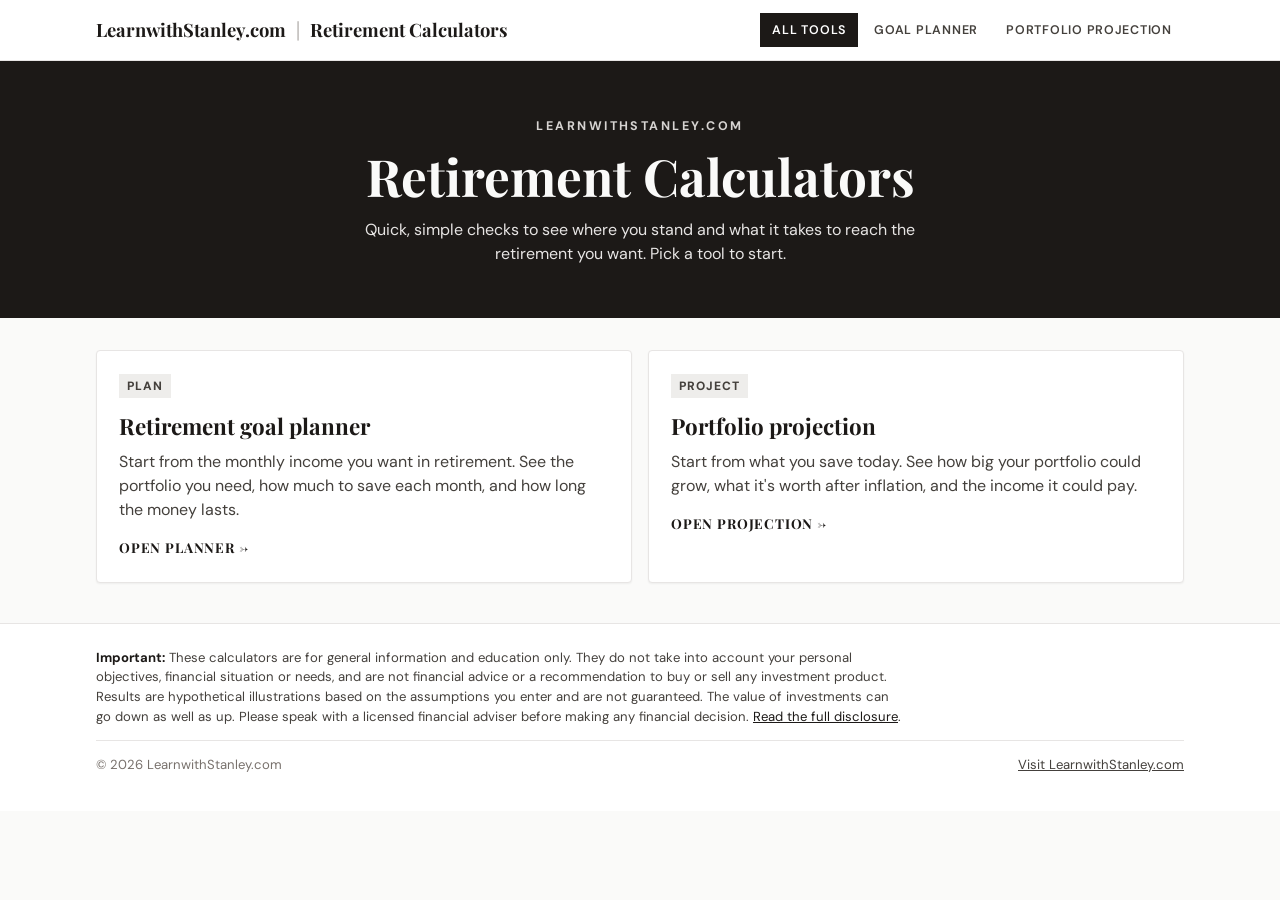
==== index.html @ 30169e0d "Show brand as LearnwithStanley.com | Retirement Calculators Co-Authored-By: Claude Opus 5.5 (1M cont" ====
<!doctype html>
<html lang="en">
<head>
  <meta charset="utf-8">
  <meta name="viewport" content="width=device-width, initial-scale=1">
  <link rel="icon" href="data:image/svg+xml,%3Csvg xmlns=%27http://www.w3.org/2000/svg%27 viewBox=%270 0 32 32%27%3E%3Crect width=%2732%27 height=%2732%27 fill=%27%231c1917%27/%3E%3Ctext x=%2716%27 y=%2723%27 font-family=%27Georgia,serif%27 font-size=%2720%27 font-weight=%27700%27 fill=%27white%27 text-anchor=%27middle%27%3ES%3C/text%3E%3C/svg%3E">
  <title>Retirement Calculators · LearnwithStanley.com</title>
  <meta name="description" content="Free, quick retirement calculators: how much to save for the income you want, and how big your portfolio could grow.">
  <link rel="preconnect" href="https://fonts.googleapis.com">
  <link rel="preconnect" href="https://fonts.gstatic.com" crossorigin>
  <link href="https://fonts.googleapis.com/css2?family=DM+Sans:opsz,wght@9..40,400;9..40,600;9..40,700&family=Playfair+Display:wght@600;700&display=swap" rel="stylesheet">
  <link rel="stylesheet" href="assets/css/style.css">
</head>
<body>
  <header class="site-header">
    <div class="wrap">
      <a class="brand" href="https://learnwithstanley.com/">LearnwithStanley.com<span class="sep" aria-hidden="true">|</span><small>Retirement Calculators</small></a>
      <nav class="nav" aria-label="Tools">
        <a href="./" aria-current="page">All tools</a>
        <a href="goal/">Goal planner</a>
        <a href="projection/">Portfolio projection</a>
      </nav>
    </div>
  </header>

  <section class="banner">
    <div class="wrap">
      <p class="banner-kicker">LearnwithStanley.com</p>
      <h1>Retirement Calculators</h1>
      <p>Quick, simple checks to see where you stand and what it takes to reach the retirement you want. Pick a tool to start.</p>
    </div>
  </section>

  <main class="wrap">

    <!-- Add new tools here: copy a card, point it at the new folder. -->
    <section class="tools">
      <a class="card tool" href="goal/">
        <span class="tag">Plan</span>
        <h2>Retirement goal planner</h2>
        <p>Start from the monthly income you want in retirement. See the portfolio you need, how much to save each month, and how long the money lasts.</p>
        <span class="go">Open planner →</span>
      </a>
      <a class="card tool" href="projection/">
        <span class="tag">Project</span>
        <h2>Portfolio projection</h2>
        <p>Start from what you save today. See how big your portfolio could grow, what it's worth after inflation, and the income it could pay.</p>
        <span class="go">Open projection →</span>
      </a>
    </section>
  </main>

  <footer class="site-footer">
    <div class="wrap">
      <p class="disclosure"><strong>Important:</strong> These calculators are for general information and education only. They do not take into account your personal objectives, financial situation or needs, and are not financial advice or a recommendation to buy or sell any investment product. Results are hypothetical illustrations based on the assumptions you enter and are not guaranteed. The value of investments can go down as well as up. Please speak with a licensed financial adviser before making any financial decision. <a href="disclosure/">Read the full disclosure</a>.</p>
      <div class="footer-bottom">
        <span>&copy; 2026 LearnwithStanley.com</span>
        <a href="https://learnwithstanley.com/">Visit LearnwithStanley.com</a>
      </div>
    </div>
  </footer>
</body>
</html>
---- assets/css/style.css ----
:root {
  /* LearnwithStanley.com brand: black and white, Playfair Display + DM Sans */
  --bg: #fafaf9;
  --surface: #ffffff;
  --surface-2: #f2f1ef;
  --ink: #1c1917;
  --ink-2: #44403c;
  --ink-3: #78716c;
  --line: #e7e5e4;
  --accent: #1c1917;
  --accent-ink: #ffffff;
  --accent-soft: #eeedeb;
  --save: #1f6f5c;
  --save-fill: rgba(31, 111, 92, 0.12);
  --draw: #b45f1c;
  --draw-fill: rgba(180, 95, 28, 0.12);
  --contrib: #8a837c;
  --contrib-fill: rgba(138, 131, 124, 0.18);
  --good: #1f6f5c;
  --warn: #b45309;
  --bad: #b91c1c;
  --radius: 4px;
  --shadow: 0 1px 2px rgba(28, 25, 23, 0.05);
  --serif: "Playfair Display", Georgia, "Times New Roman", serif;
  color-scheme: light;
}

@media (prefers-color-scheme: dark) {
  :root:not([data-theme="light"]) {
    --bg: #141210;
    --surface: #1c1a18;
    --surface-2: #262320;
    --ink: #f5f5f4;
    --ink-2: #d6d3d1;
    --ink-3: #a8a29e;
    --line: #2f2b28;
    --accent: #f5f5f4;
    --accent-ink: #1c1917;
    --accent-soft: #2f2b28;
    --save: #5fc4a8;
    --save-fill: rgba(95, 196, 168, 0.14);
    --draw: #f0a35e;
    --draw-fill: rgba(240, 163, 94, 0.14);
    --contrib: #a8a29e;
    --contrib-fill: rgba(168, 162, 158, 0.18);
    --good: #5fc4a8;
    --warn: #fbbf24;
    --bad: #f87171;
    --shadow: none;
    color-scheme: dark;
  }
}

* { box-sizing: border-box; }

html { -webkit-text-size-adjust: 100%; }

body {
  margin: 0;
  background: var(--bg);
  color: var(--ink);
  font-family: "DM Sans", system-ui, -apple-system, "Segoe UI", Roboto, sans-serif;
  font-size: 16px;
  line-height: 1.5;
}

a { color: var(--accent); }

.wrap { max-width: 1120px; margin: 0 auto; padding: 0 16px; }

/* Header */
.site-header { border-bottom: 1px solid var(--line); background: var(--surface); }
.site-header .wrap { display: flex; align-items: center; justify-content: space-between; gap: 16px; min-height: 60px; flex-wrap: wrap; }
.brand { font-family: var(--serif); font-weight: 700; color: var(--ink); text-decoration: none; font-size: 1.15rem; line-height: 1.2; }
.brand small { font-family: var(--serif); font-weight: 700; font-size: 1.15rem; color: var(--ink); }
.brand .sep { margin: 0 10px; font-weight: 400; color: var(--ink-3); }
.brand small { white-space: nowrap; }
@media (max-width: 420px) { .brand, .brand small { font-size: 0.95rem; } .brand .sep { margin: 0 6px; } }
.nav { display: flex; gap: 4px; flex-wrap: wrap; }
.nav a { color: var(--ink-2); text-decoration: none; font-weight: 600; font-size: 0.92rem; padding: 8px 12px; border-radius: 0; text-transform: uppercase; letter-spacing: 0.06em; font-size: 0.78rem; }
.nav a:hover { background: var(--surface-2); color: var(--ink); }
.nav a[aria-current="page"] { background: var(--accent); color: var(--accent-ink); }

/* Page intro */
.intro { padding: 32px 0 20px; }
.intro h1 { font-family: var(--serif); font-weight: 700; font-size: clamp(1.6rem, 3.5vw, 2.3rem); line-height: 1.15; letter-spacing: -0.01em; margin: 0 0 8px; }
.intro p { color: var(--ink-2); margin: 0; max-width: 62ch; }

/* Calculator layout */
.calc { display: grid; grid-template-columns: minmax(280px, 360px) 1fr; gap: 20px; align-items: start; padding-bottom: 40px; }
@media (max-width: 860px) { .calc { grid-template-columns: 1fr; } }

.card { background: var(--surface); border: 1px solid var(--line); border-radius: var(--radius); box-shadow: var(--shadow); }
.inputs { padding: 20px; position: sticky; top: 16px; }
@media (max-width: 860px) { .inputs { position: static; } }
.inputs h2, .panel h2 { font-size: 0.8rem; text-transform: uppercase; letter-spacing: 0.08em; color: var(--ink-3); margin: 0 0 14px; font-weight: 700; }
.inputs h2:not(:first-child) { margin-top: 22px; padding-top: 18px; border-top: 1px solid var(--line); }

.field { margin-bottom: 14px; }
.field label { display: block; font-weight: 600; font-size: 0.92rem; margin-bottom: 6px; }
.field .hint { display: block; font-size: 0.8rem; color: var(--ink-3); margin-top: 4px; }
.input { display: flex; align-items: center; border: 1px solid var(--line); border-radius: var(--radius); background: var(--bg); transition: border-color 0.15s, box-shadow 0.15s; }
.input:focus-within { border-color: var(--accent); box-shadow: 0 0 0 3px var(--accent-soft); }
.input .affix { color: var(--ink-3); font-weight: 600; padding: 0 10px; font-size: 0.95rem; white-space: nowrap; }
.input .affix:first-child { padding-right: 0; }
.input .affix:last-child { padding-left: 0; }
.input input { flex: 1; min-width: 0; border: 0; background: transparent; color: var(--ink); font: inherit; font-weight: 600; padding: 10px 12px; outline: none; font-variant-numeric: tabular-nums; }
.field.invalid .input { border-color: var(--bad); }

.slider-row { display: flex; gap: 12px; align-items: center; }
.slider-row input[type="range"] { flex: 1; accent-color: var(--accent); }
.slider-row .input { width: 104px; flex: none; }

.btn { display: inline-flex; align-items: center; gap: 6px; border: 1px solid var(--line); background: var(--surface); color: var(--ink); font: inherit; font-weight: 600; font-size: 0.88rem; padding: 8px 12px; border-radius: 0; cursor: pointer; }
.btn:hover { background: var(--surface-2); }
.input-actions { display: flex; gap: 8px; flex-wrap: wrap; margin-top: 8px; }

/* Results */
.results { display: grid; gap: 20px; min-width: 0; }
.hero { padding: 22px; background: var(--accent); color: var(--accent-ink); border: 0; }
.hero .label { font-weight: 600; opacity: 0.8; font-size: 0.78rem; text-transform: uppercase; letter-spacing: 0.1em; }
.hero .big { font-family: var(--serif); font-size: clamp(2rem, 5vw, 3rem); font-weight: 700; letter-spacing: -0.01em; font-variant-numeric: lining-nums; line-height: 1.1; margin: 4px 0 6px; font-variant-numeric: tabular-nums; }
.hero .sub { opacity: 0.9; font-size: 0.95rem; }

.stats { display: grid; grid-template-columns: repeat(2, minmax(0, 1fr)); gap: 12px; }
@media (max-width: 420px) { .stats { grid-template-columns: 1fr; } }
.stat { padding: 16px; }
.stat .label { color: var(--ink-3); font-size: 0.82rem; font-weight: 600; }
.stat .value { font-size: 1.35rem; font-weight: 800; letter-spacing: -0.02em; margin-top: 2px; font-variant-numeric: tabular-nums; }
.stat .note { color: var(--ink-3); font-size: 0.8rem; margin-top: 2px; }
.stat.good .value { color: var(--good); }
.stat.warn .value { color: var(--warn); }
.stat.bad .value { color: var(--bad); }

.panel { padding: 20px; min-width: 0; }
.panel-head { display: flex; justify-content: space-between; align-items: center; gap: 12px; flex-wrap: wrap; margin-bottom: 8px; }
.panel-head h2 { margin: 0; }

.toggle { display: inline-flex; background: var(--surface-2); border-radius: var(--radius); padding: 3px; }
.toggle button { border: 0; background: transparent; color: var(--ink-2); font: inherit; font-size: 0.82rem; font-weight: 700; padding: 6px 10px; border-radius: 2px; cursor: pointer; }
.toggle button[aria-pressed="true"] { background: var(--surface); color: var(--ink); box-shadow: 0 1px 2px rgba(0,0,0,0.08); }

.legend { display: flex; gap: 16px; flex-wrap: wrap; font-size: 0.85rem; color: var(--ink-2); margin-bottom: 4px; }
.legend i { display: inline-block; width: 12px; height: 12px; border-radius: 3px; margin-right: 6px; vertical-align: -1px; }

.callout { padding: 14px 16px; border-radius: var(--radius); background: var(--surface-2); color: var(--ink-2); font-size: 0.92rem; }
.callout strong { color: var(--ink); }

/* Chart */
.chart { position: relative; width: 100%; }
.chart svg { display: block; width: 100%; height: auto; overflow: visible; }
.chart .grid line { stroke: var(--line); }
.chart .axis text { fill: var(--ink-3); font-size: 11px; font-family: inherit; }
.chart .marker line { stroke: var(--ink-3); stroke-dasharray: 3 4; }
.chart .marker text { fill: var(--ink-2); font-size: 11px; font-weight: 700; font-family: inherit; }
.chart .hover-line { stroke: var(--ink-3); }
.chart-tip { position: absolute; pointer-events: none; background: var(--ink); color: var(--bg); font-size: 0.8rem; padding: 8px 10px; border-radius: 8px; white-space: nowrap; transform: translate(-50%, -100%); opacity: 0; transition: opacity 0.1s; z-index: 2; }
.chart-tip b { display: block; margin-bottom: 2px; }
.chart-tip span { display: block; font-variant-numeric: tabular-nums; }

/* Table */
details.table { margin-top: 4px; }
details.table summary { cursor: pointer; font-weight: 700; color: var(--ink-2); font-size: 0.9rem; padding: 6px 0; }
.table-scroll { overflow-x: auto; max-height: 420px; overflow-y: auto; border: 1px solid var(--line); border-radius: var(--radius); margin-top: 8px; }
table { border-collapse: collapse; width: 100%; font-size: 0.88rem; font-variant-numeric: tabular-nums; }
th, td { padding: 8px 12px; text-align: right; border-bottom: 1px solid var(--line); white-space: nowrap; }
th:first-child, td:first-child { text-align: left; }
thead th { position: sticky; top: 0; background: var(--surface-2); color: var(--ink-2); font-weight: 700; }
tr.phase-draw td:first-child { color: var(--draw); }

/* Home */
.banner { background: #1c1917; color: #fafaf9; padding: 56px 0 52px; text-align: center; margin-bottom: 32px; }
.banner .banner-kicker { font-size: 0.78rem; font-weight: 700; letter-spacing: 0.2em; text-transform: uppercase; color: #d6d3d1; margin: 0 auto 12px; }
.banner h1 { font-family: var(--serif); font-weight: 700; font-size: clamp(2rem, 5vw, 3.2rem); line-height: 1.1; margin: 0 0 14px; }
.banner p { margin: 0 auto; max-width: 56ch; color: #e7e5e4; }
.tools { display: grid; grid-template-columns: repeat(auto-fit, minmax(280px, 1fr)); gap: 16px; padding-bottom: 40px; }
.tool { display: block; padding: 22px; text-decoration: none; color: var(--ink); transition: transform 0.15s, border-color 0.15s; }
.tool:hover { transform: translateY(-2px); border-color: var(--accent); }
.tool .tag { display: inline-block; font-size: 0.75rem; font-weight: 800; text-transform: uppercase; letter-spacing: 0.08em; color: var(--ink-2); background: var(--accent-soft); padding: 3px 8px; border-radius: 0; }
.tool h2 { font-family: var(--serif); margin: 12px 0 6px; font-size: 1.4rem; }
.tool p { margin: 0 0 14px; color: var(--ink-2); }
.tool .go { font-family: var(--serif); font-weight: 700; color: var(--ink); text-transform: uppercase; letter-spacing: 0.06em; font-size: 0.85rem; }
.tool.soon { opacity: 0.6; pointer-events: none; box-shadow: none; border-style: dashed; }

/* Footer */
.site-footer { border-top: 1px solid var(--line); padding: 24px 0 36px; color: var(--ink-3); font-size: 0.82rem; background: var(--surface); }
.site-footer p { margin: 0 0 8px; max-width: 90ch; }
.site-footer .disclosure { color: var(--ink-2); }
.site-footer .disclosure strong { color: var(--ink); }
.site-footer .footer-bottom { display: flex; gap: 16px; flex-wrap: wrap; justify-content: space-between; margin-top: 14px; padding-top: 14px; border-top: 1px solid var(--line); }
.site-footer .footer-bottom a { color: var(--ink-2); }

/* Long-form pages (disclosure) */
.prose { max-width: 72ch; padding-bottom: 48px; }
.prose h2 { font-family: var(--serif); font-size: 1.3rem; margin: 28px 0 8px; }
.prose p, .prose li { color: var(--ink-2); }
.prose ul { padding-left: 20px; }

.sr-only { position: absolute; width: 1px; height: 1px; padding: 0; margin: -1px; overflow: hidden; clip: rect(0,0,0,0); border: 0; }

@media print {
  .site-header .nav, .input-actions, .toggle { display: none; }
  .inputs { position: static; }
  body { background: #fff; }
}
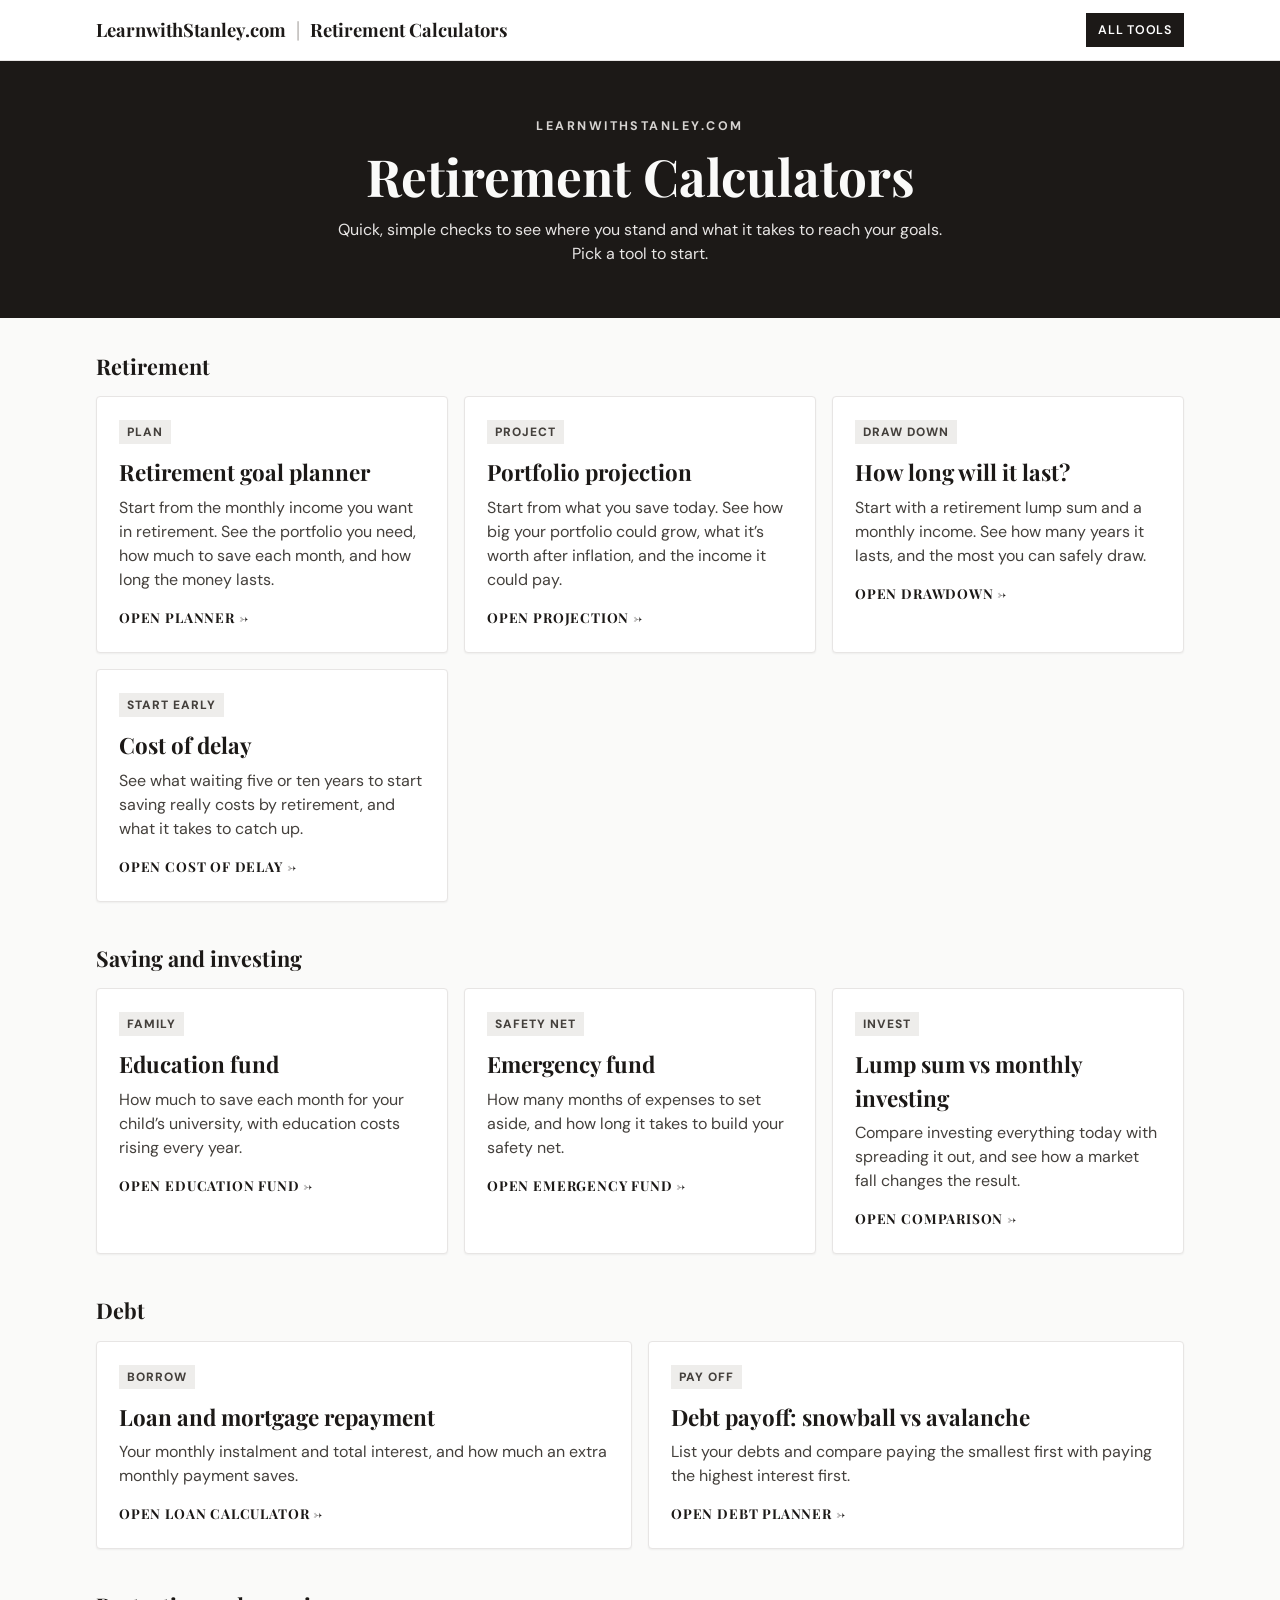
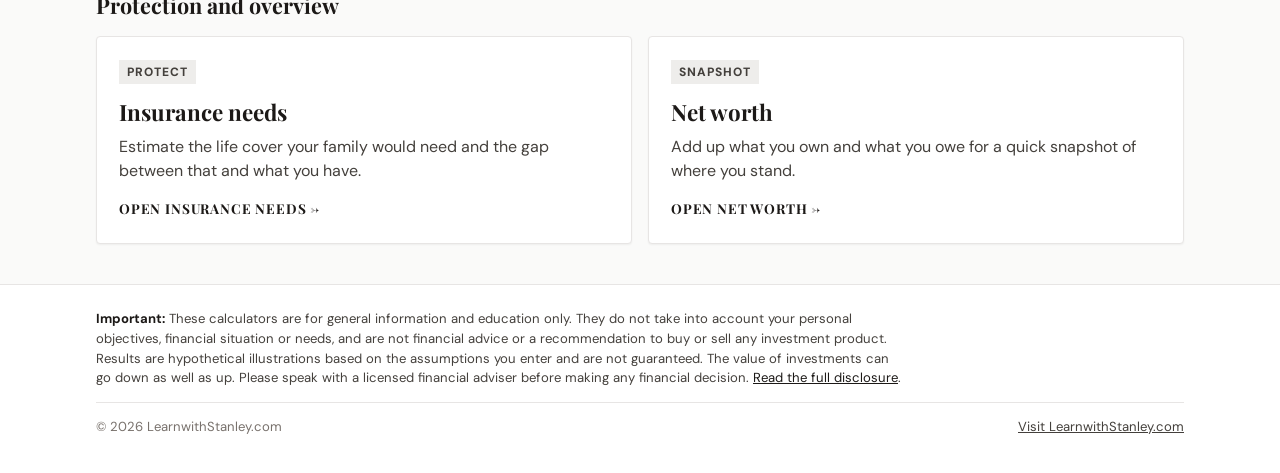
==== commit 3ba8a47b: "Add nine more calculators and group tools on the home page Drawdown, cost of delay, education fund, " ====
--- a/index.html
+++ b/index.html
@@ -3,22 +3,22 @@
 <head>
   <meta charset="utf-8">
   <meta name="viewport" content="width=device-width, initial-scale=1">
+  <title>Retirement Calculators · LearnwithStanley.com</title>
+  <!-- layout:head -->
   <link rel="icon" href="data:image/svg+xml,%3Csvg xmlns=%27http://www.w3.org/2000/svg%27 viewBox=%270 0 32 32%27%3E%3Crect width=%2732%27 height=%2732%27 fill=%27%231c1917%27/%3E%3Ctext x=%2716%27 y=%2723%27 font-family=%27Georgia,serif%27 font-size=%2720%27 font-weight=%27700%27 fill=%27white%27 text-anchor=%27middle%27%3ES%3C/text%3E%3C/svg%3E">
-  <title>Retirement Calculators · LearnwithStanley.com</title>
-  <meta name="description" content="Free, quick retirement calculators: how much to save for the income you want, and how big your portfolio could grow.">
   <link rel="preconnect" href="https://fonts.googleapis.com">
   <link rel="preconnect" href="https://fonts.gstatic.com" crossorigin>
   <link href="https://fonts.googleapis.com/css2?family=DM+Sans:opsz,wght@9..40,400;9..40,600;9..40,700&family=Playfair+Display:wght@600;700&display=swap" rel="stylesheet">
   <link rel="stylesheet" href="assets/css/style.css">
+  <!-- /layout:head -->
+  <meta name="description" content="Free, quick calculators for retirement, saving, debt and protection planning.">
 </head>
 <body>
   <header class="site-header">
     <div class="wrap">
       <a class="brand" href="https://learnwithstanley.com/">LearnwithStanley.com<span class="sep" aria-hidden="true">|</span><small>Retirement Calculators</small></a>
-      <nav class="nav" aria-label="Tools">
+      <nav class="nav" aria-label="Site">
         <a href="./" aria-current="page">All tools</a>
-        <a href="goal/">Goal planner</a>
-        <a href="projection/">Portfolio projection</a>
       </nav>
     </div>
   </header>
@@ -27,13 +27,13 @@
     <div class="wrap">
       <p class="banner-kicker">LearnwithStanley.com</p>
       <h1>Retirement Calculators</h1>
-      <p>Quick, simple checks to see where you stand and what it takes to reach the retirement you want. Pick a tool to start.</p>
+      <p>Quick, simple checks to see where you stand and what it takes to reach your goals. Pick a tool to start.</p>
     </div>
   </section>
 
   <main class="wrap">
-
-    <!-- Add new tools here: copy a card, point it at the new folder. -->
+    <!-- Add new tools here: copy a card into a group and point it at the new folder. -->
+    <h2 class="group-title">Retirement</h2>
     <section class="tools">
       <a class="card tool" href="goal/">
         <span class="tag">Plan</span>
@@ -44,10 +44,77 @@
       <a class="card tool" href="projection/">
         <span class="tag">Project</span>
         <h2>Portfolio projection</h2>
-        <p>Start from what you save today. See how big your portfolio could grow, what it's worth after inflation, and the income it could pay.</p>
+        <p>Start from what you save today. See how big your portfolio could grow, what it’s worth after inflation, and the income it could pay.</p>
         <span class="go">Open projection →</span>
       </a>
+      <a class="card tool" href="drawdown/">
+        <span class="tag">Draw down</span>
+        <h2>How long will it last?</h2>
+        <p>Start with a retirement lump sum and a monthly income. See how many years it lasts, and the most you can safely draw.</p>
+        <span class="go">Open drawdown →</span>
+      </a>
+      <a class="card tool" href="cost-of-delay/">
+        <span class="tag">Start early</span>
+        <h2>Cost of delay</h2>
+        <p>See what waiting five or ten years to start saving really costs by retirement, and what it takes to catch up.</p>
+        <span class="go">Open cost of delay →</span>
+      </a>
     </section>
+
+    <h2 class="group-title">Saving and investing</h2>
+    <section class="tools">
+      <a class="card tool" href="education/">
+        <span class="tag">Family</span>
+        <h2>Education fund</h2>
+        <p>How much to save each month for your child’s university, with education costs rising every year.</p>
+        <span class="go">Open education fund →</span>
+      </a>
+      <a class="card tool" href="emergency-fund/">
+        <span class="tag">Safety net</span>
+        <h2>Emergency fund</h2>
+        <p>How many months of expenses to set aside, and how long it takes to build your safety net.</p>
+        <span class="go">Open emergency fund →</span>
+      </a>
+      <a class="card tool" href="lump-vs-dca/">
+        <span class="tag">Invest</span>
+        <h2>Lump sum vs monthly investing</h2>
+        <p>Compare investing everything today with spreading it out, and see how a market fall changes the result.</p>
+        <span class="go">Open comparison →</span>
+      </a>
+    </section>
+
+    <h2 class="group-title">Debt</h2>
+    <section class="tools">
+      <a class="card tool" href="loan/">
+        <span class="tag">Borrow</span>
+        <h2>Loan and mortgage repayment</h2>
+        <p>Your monthly instalment and total interest, and how much an extra monthly payment saves.</p>
+        <span class="go">Open loan calculator →</span>
+      </a>
+      <a class="card tool" href="debt-payoff/">
+        <span class="tag">Pay off</span>
+        <h2>Debt payoff: snowball vs avalanche</h2>
+        <p>List your debts and compare paying the smallest first with paying the highest interest first.</p>
+        <span class="go">Open debt planner →</span>
+      </a>
+    </section>
+
+    <h2 class="group-title">Protection and overview</h2>
+    <section class="tools">
+      <a class="card tool" href="insurance/">
+        <span class="tag">Protect</span>
+        <h2>Insurance needs</h2>
+        <p>Estimate the life cover your family would need and the gap between that and what you have.</p>
+        <span class="go">Open insurance needs →</span>
+      </a>
+      <a class="card tool" href="net-worth/">
+        <span class="tag">Snapshot</span>
+        <h2>Net worth</h2>
+        <p>Add up what you own and what you owe for a quick snapshot of where you stand.</p>
+        <span class="go">Open net worth →</span>
+      </a>
+    </section>
+
   </main>
 
   <footer class="site-footer">
--- a/assets/css/style.css
+++ b/assets/css/style.css
@@ -52,6 +52,7 @@
 }
 
 * { box-sizing: border-box; }
+[hidden] { display: none !important; }
 
 html { -webkit-text-size-adjust: 100%; }
 
@@ -203,3 +204,39 @@
   .inputs { position: static; }
   body { background: #fff; }
 }
+
+/* Notes under a calculator */
+.notes { color: var(--ink-3); font-size: 0.85rem; max-width: 90ch; margin: -20px 0 32px; }
+
+/* Breakdown bars (insurance, net worth) */
+.bars { display: grid; gap: 10px; margin-top: 6px; }
+.bar-row { display: grid; grid-template-columns: minmax(110px, 180px) 1fr auto; gap: 12px; align-items: center; font-size: 0.9rem; }
+.bar-row .bar-label { color: var(--ink-2); }
+.bar-row .bar-track { height: 12px; background: var(--surface-2); border-radius: 2px; overflow: hidden; }
+.bar-row .bar-fill { height: 100%; background: var(--save); border-radius: 2px; }
+.bar-row .bar-fill.neg { background: var(--draw); }
+.bar-row .bar-fill.muted { background: var(--contrib); }
+.bar-row .bar-value { font-weight: 700; font-variant-numeric: tabular-nums; text-align: right; min-width: 90px; }
+.bar-row.total { border-top: 1px solid var(--line); padding-top: 10px; font-weight: 700; }
+@media (max-width: 520px) { .bar-row { grid-template-columns: 1fr auto; } .bar-row .bar-track { grid-column: 1 / -1; order: 3; } }
+
+/* Side-by-side comparison */
+.compare { display: grid; grid-template-columns: repeat(2, minmax(0, 1fr)); gap: 12px; }
+@media (max-width: 420px) { .compare { grid-template-columns: 1fr; } }
+.compare .stat.winner { border-color: var(--ink); box-shadow: inset 0 0 0 1px var(--ink); }
+.badge { display: inline-block; font-size: 0.7rem; font-weight: 700; letter-spacing: 0.08em; text-transform: uppercase; background: var(--accent); color: var(--accent-ink); padding: 2px 6px; margin-left: 6px; vertical-align: 2px; }
+
+/* Editable list (debt payoff) */
+.debt { border: 1px solid var(--line); padding: 12px; margin-bottom: 10px; background: var(--bg); }
+.debt-head { display: flex; justify-content: space-between; align-items: center; gap: 8px; margin-bottom: 8px; }
+.debt-head input { border: 0; background: transparent; font: inherit; font-weight: 700; color: var(--ink); padding: 2px 0; min-width: 0; flex: 1; }
+.debt-head button { border: 0; background: none; color: var(--ink-3); cursor: pointer; font: inherit; font-size: 0.82rem; }
+.debt-head button:hover { color: var(--bad); }
+.debt-grid { display: grid; grid-template-columns: repeat(3, minmax(0, 1fr)); gap: 8px; }
+.debt-grid label { font-size: 0.75rem; color: var(--ink-3); font-weight: 600; display: block; margin-bottom: 3px; }
+.debt-grid .input input { padding: 8px; font-size: 0.9rem; }
+.debt-grid .input .affix { padding: 0 6px; font-size: 0.85rem; }
+
+/* Home groups */
+.group-title { font-family: var(--serif); font-size: 1.35rem; margin: 8px 0 14px; }
+.tools + .group-title { margin-top: 0; }
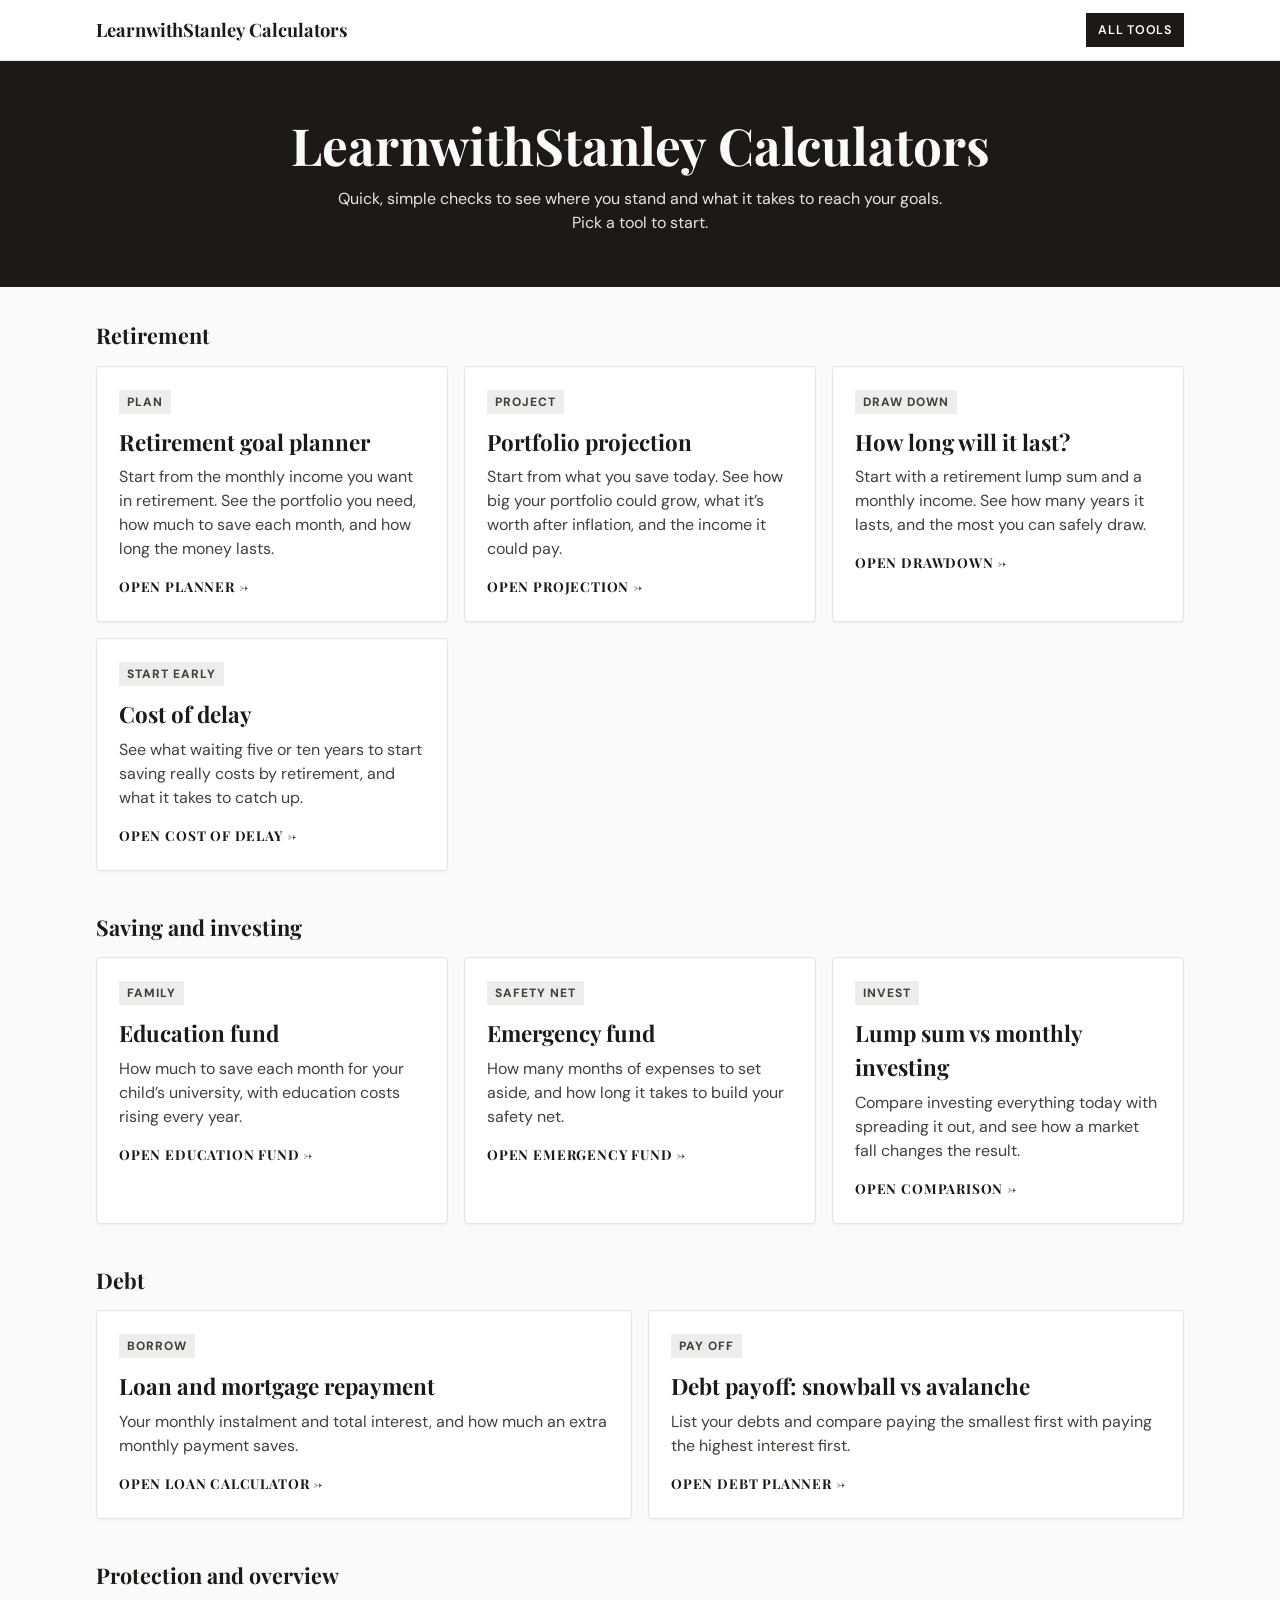
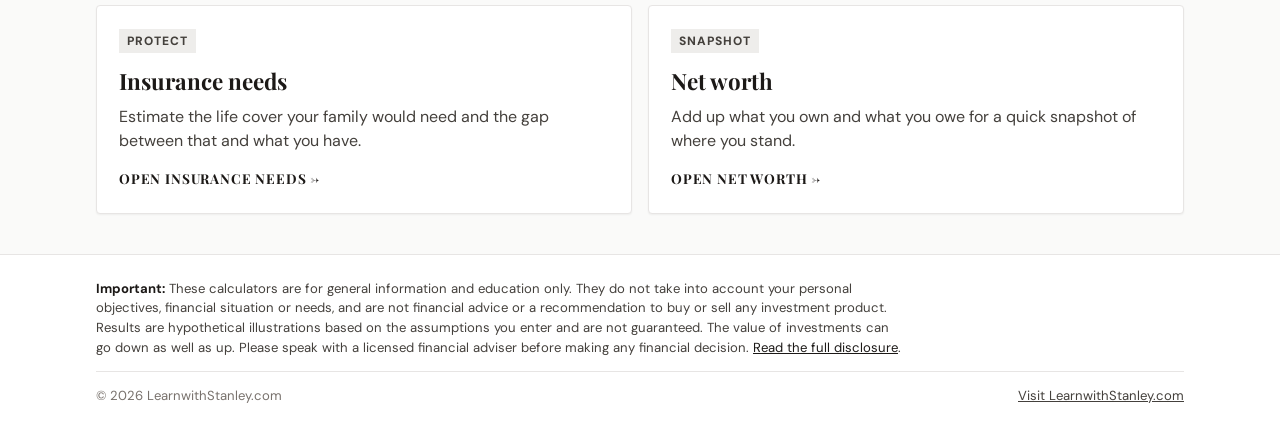
==== commit 1c7ae2a0: "Rebrand as LearnwithStanley Calculators Co-Authored-By: Claude Opus 5.5 (1M context) <noreply@anthro" ====
--- a/index.html
+++ b/index.html
@@ -3,7 +3,7 @@
 <head>
   <meta charset="utf-8">
   <meta name="viewport" content="width=device-width, initial-scale=1">
-  <title>Retirement Calculators · LearnwithStanley.com</title>
+  <title>LearnwithStanley Calculators</title>
   <!-- layout:head -->
   <link rel="icon" href="data:image/svg+xml,%3Csvg xmlns=%27http://www.w3.org/2000/svg%27 viewBox=%270 0 32 32%27%3E%3Crect width=%2732%27 height=%2732%27 fill=%27%231c1917%27/%3E%3Ctext x=%2716%27 y=%2723%27 font-family=%27Georgia,serif%27 font-size=%2720%27 font-weight=%27700%27 fill=%27white%27 text-anchor=%27middle%27%3ES%3C/text%3E%3C/svg%3E">
   <link rel="preconnect" href="https://fonts.googleapis.com">
@@ -16,7 +16,7 @@
 <body>
   <header class="site-header">
     <div class="wrap">
-      <a class="brand" href="https://learnwithstanley.com/">LearnwithStanley.com<span class="sep" aria-hidden="true">|</span><small>Retirement Calculators</small></a>
+      <a class="brand" href="./">LearnwithStanley Calculators</a>
       <nav class="nav" aria-label="Site">
         <a href="./" aria-current="page">All tools</a>
       </nav>
@@ -25,8 +25,7 @@
 
   <section class="banner">
     <div class="wrap">
-      <p class="banner-kicker">LearnwithStanley.com</p>
-      <h1>Retirement Calculators</h1>
+      <h1>LearnwithStanley Calculators</h1>
       <p>Quick, simple checks to see where you stand and what it takes to reach your goals. Pick a tool to start.</p>
     </div>
   </section>
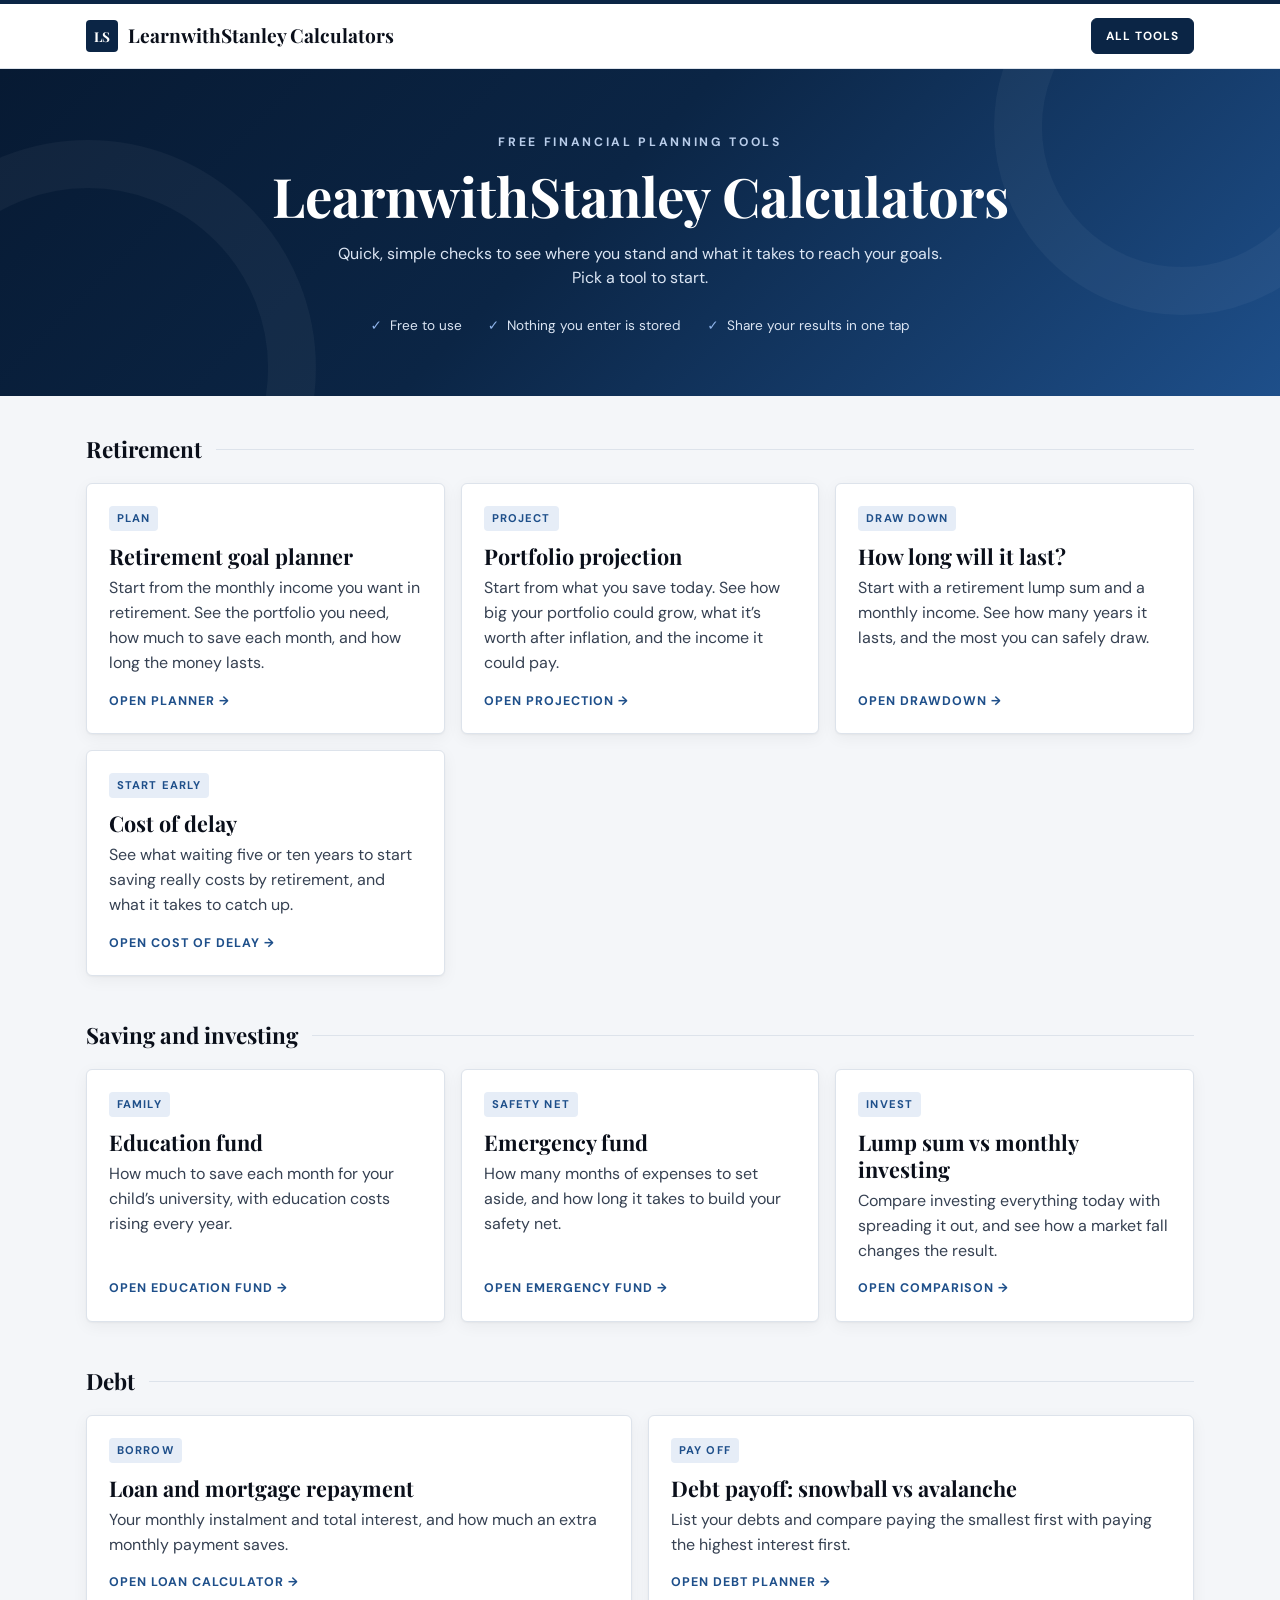
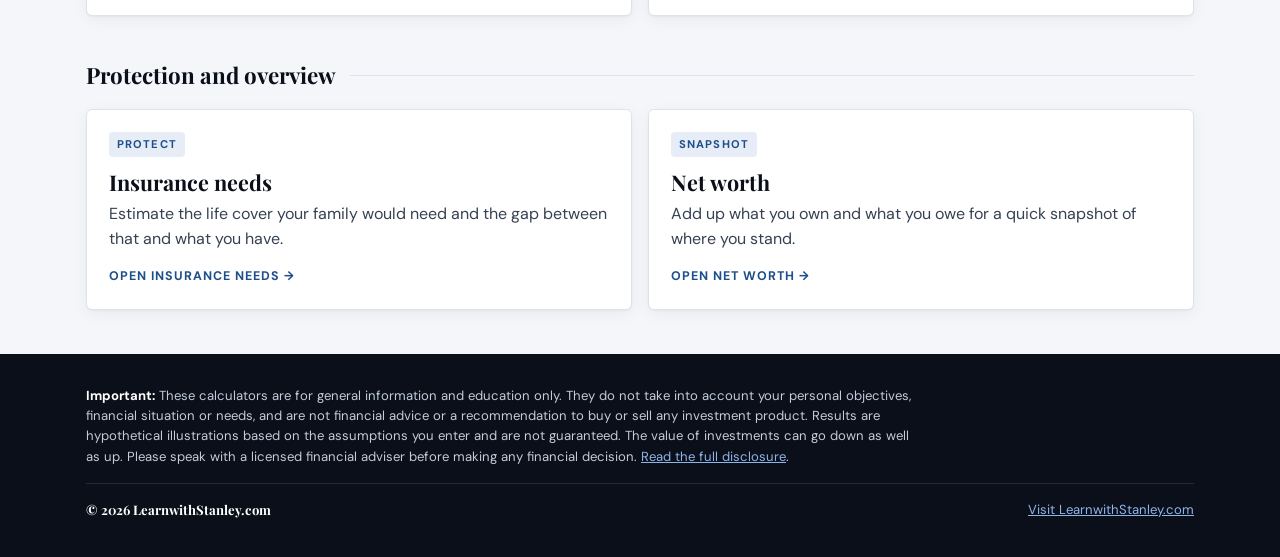
==== commit 66fa5a09: "Redesign in navy, white and black and add Share results to every calculator Share builds a branded r" ====
--- a/index.html
+++ b/index.html
@@ -5,7 +5,17 @@
   <meta name="viewport" content="width=device-width, initial-scale=1">
   <title>LearnwithStanley Calculators</title>
   <!-- layout:head -->
-  <link rel="icon" href="data:image/svg+xml,%3Csvg xmlns=%27http://www.w3.org/2000/svg%27 viewBox=%270 0 32 32%27%3E%3Crect width=%2732%27 height=%2732%27 fill=%27%231c1917%27/%3E%3Ctext x=%2716%27 y=%2723%27 font-family=%27Georgia,serif%27 font-size=%2720%27 font-weight=%27700%27 fill=%27white%27 text-anchor=%27middle%27%3ES%3C/text%3E%3C/svg%3E">
+  <meta name="theme-color" content="#0b2545">
+  <meta property="og:type" content="website">
+  <meta property="og:site_name" content="LearnwithStanley Calculators">
+  <meta property="og:title" content="LearnwithStanley Calculators">
+  <meta property="og:description" content="Free, quick calculators for retirement, saving, debt and protection planning.">
+  <meta property="og:url" content="https://stanleylps.github.io/recalculator/">
+  <meta property="og:image" content="https://stanleylps.github.io/recalculator/assets/img/og-image.png">
+  <meta property="og:image:width" content="1200">
+  <meta property="og:image:height" content="630">
+  <meta name="twitter:card" content="summary_large_image">
+  <link rel="icon" href="data:image/svg+xml,%3Csvg xmlns=%27http://www.w3.org/2000/svg%27 viewBox=%270 0 32 32%27%3E%3Crect width=%2732%27 height=%2732%27 fill=%27%230b2545%27/%3E%3Ctext x=%2716%27 y=%2721%27 font-family=%27Georgia,serif%27 font-size=%2714%27 font-weight=%27700%27 fill=%27white%27 text-anchor=%27middle%27%3ELS%3C/text%3E%3C/svg%3E">
   <link rel="preconnect" href="https://fonts.googleapis.com">
   <link rel="preconnect" href="https://fonts.gstatic.com" crossorigin>
   <link href="https://fonts.googleapis.com/css2?family=DM+Sans:opsz,wght@9..40,400;9..40,600;9..40,700&family=Playfair+Display:wght@600;700&display=swap" rel="stylesheet">
@@ -25,8 +35,10 @@
 
   <section class="banner">
     <div class="wrap">
+      <p class="banner-kicker">Free financial planning tools</p>
       <h1>LearnwithStanley Calculators</h1>
       <p>Quick, simple checks to see where you stand and what it takes to reach your goals. Pick a tool to start.</p>
+      <div class="trust"><span>Free to use</span><span>Nothing you enter is stored</span><span>Share your results in one tap</span></div>
     </div>
   </section>
 
--- a/assets/css/style.css
+++ b/assets/css/style.css
@@ -1,51 +1,66 @@
+/*
+ * LearnwithStanley Calculators
+ * Palette: white, black and dark blue. Type: Playfair Display (headings) + DM Sans (text).
+ */
 :root {
-  /* LearnwithStanley.com brand: black and white, Playfair Display + DM Sans */
-  --bg: #fafaf9;
+  --navy-900: #071a33;
+  --navy-800: #0b2545;
+  --navy-700: #13315c;
+  --navy-600: #1e4f8a;
+  --black: #0a0f1a;
+
+  --bg: #f4f6f9;
   --surface: #ffffff;
-  --surface-2: #f2f1ef;
-  --ink: #1c1917;
-  --ink-2: #44403c;
-  --ink-3: #78716c;
-  --line: #e7e5e4;
-  --accent: #1c1917;
+  --surface-2: #eef2f7;
+  --ink: #0a0f1a;
+  --ink-2: #364152;
+  --ink-3: #697586;
+  --line: #dde3eb;
+  --accent: #13315c;
   --accent-ink: #ffffff;
-  --accent-soft: #eeedeb;
-  --save: #1f6f5c;
-  --save-fill: rgba(31, 111, 92, 0.12);
-  --draw: #b45f1c;
-  --draw-fill: rgba(180, 95, 28, 0.12);
-  --contrib: #8a837c;
-  --contrib-fill: rgba(138, 131, 124, 0.18);
-  --good: #1f6f5c;
+  --accent-soft: #e6edf7;
+  --link: #1e4f8a;
+
+  --save: #13315c;
+  --save-fill: rgba(19, 49, 92, 0.12);
+  --draw: #5b8cc9;
+  --draw-fill: rgba(91, 140, 201, 0.16);
+  --contrib: #98a2b3;
+  --contrib-fill: rgba(152, 162, 179, 0.2);
+  --good: #0f6b4f;
   --warn: #b45309;
-  --bad: #b91c1c;
-  --radius: 4px;
-  --shadow: 0 1px 2px rgba(28, 25, 23, 0.05);
+  --bad: #b42318;
+
+  --hero-bg: linear-gradient(135deg, #071a33 0%, #0b2545 45%, #1e4f8a 100%);
+  --radius: 6px;
+  --shadow: 0 1px 2px rgba(10, 15, 26, 0.04), 0 4px 16px rgba(10, 15, 26, 0.05);
   --serif: "Playfair Display", Georgia, "Times New Roman", serif;
+  --sans: "DM Sans", system-ui, -apple-system, "Segoe UI", Roboto, sans-serif;
   color-scheme: light;
 }
 
 @media (prefers-color-scheme: dark) {
   :root:not([data-theme="light"]) {
-    --bg: #141210;
-    --surface: #1c1a18;
-    --surface-2: #262320;
-    --ink: #f5f5f4;
-    --ink-2: #d6d3d1;
-    --ink-3: #a8a29e;
-    --line: #2f2b28;
-    --accent: #f5f5f4;
-    --accent-ink: #1c1917;
-    --accent-soft: #2f2b28;
-    --save: #5fc4a8;
-    --save-fill: rgba(95, 196, 168, 0.14);
-    --draw: #f0a35e;
-    --draw-fill: rgba(240, 163, 94, 0.14);
-    --contrib: #a8a29e;
-    --contrib-fill: rgba(168, 162, 158, 0.18);
-    --good: #5fc4a8;
-    --warn: #fbbf24;
-    --bad: #f87171;
+    --bg: #070c16;
+    --surface: #0e1626;
+    --surface-2: #162238;
+    --ink: #eef2f8;
+    --ink-2: #c3ccda;
+    --ink-3: #8b97a9;
+    --line: #1f2c44;
+    --accent: #8fb4ea;
+    --accent-ink: #071a33;
+    --accent-soft: #162a4a;
+    --link: #8fb4ea;
+    --save: #8fb4ea;
+    --save-fill: rgba(143, 180, 234, 0.16);
+    --draw: #4a78b5;
+    --draw-fill: rgba(74, 120, 181, 0.2);
+    --contrib: #6b7a90;
+    --contrib-fill: rgba(107, 122, 144, 0.22);
+    --good: #5cc6a0;
+    --warn: #f2b84b;
+    --bad: #f07a6e;
     --shadow: none;
     color-scheme: dark;
   }
@@ -53,55 +68,57 @@
 
 * { box-sizing: border-box; }
 [hidden] { display: none !important; }
-
 html { -webkit-text-size-adjust: 100%; }
 
 body {
   margin: 0;
   background: var(--bg);
   color: var(--ink);
-  font-family: "DM Sans", system-ui, -apple-system, "Segoe UI", Roboto, sans-serif;
+  font-family: var(--sans);
   font-size: 16px;
-  line-height: 1.5;
-}
-
-a { color: var(--accent); }
-
-.wrap { max-width: 1120px; margin: 0 auto; padding: 0 16px; }
+  line-height: 1.55;
+  -webkit-font-smoothing: antialiased;
+}
+
+a { color: var(--link); }
+:focus-visible { outline: 2px solid var(--navy-600); outline-offset: 2px; }
+
+.wrap { max-width: 1140px; margin: 0 auto; padding: 0 16px; }
 
 /* Header */
-.site-header { border-bottom: 1px solid var(--line); background: var(--surface); }
-.site-header .wrap { display: flex; align-items: center; justify-content: space-between; gap: 16px; min-height: 60px; flex-wrap: wrap; }
-.brand { font-family: var(--serif); font-weight: 700; color: var(--ink); text-decoration: none; font-size: 1.15rem; line-height: 1.2; }
-.brand small { font-family: var(--serif); font-weight: 700; font-size: 1.15rem; color: var(--ink); }
-.brand .sep { margin: 0 10px; font-weight: 400; color: var(--ink-3); }
-.brand small { white-space: nowrap; }
-@media (max-width: 420px) { .brand, .brand small { font-size: 0.95rem; } .brand .sep { margin: 0 6px; } }
+.site-header { background: var(--surface); border-top: 4px solid var(--navy-800); border-bottom: 1px solid var(--line); }
+.site-header .wrap { display: flex; align-items: center; justify-content: space-between; gap: 16px; min-height: 64px; flex-wrap: wrap; }
+.brand { display: inline-flex; align-items: center; gap: 10px; font-family: var(--serif); font-weight: 700; color: var(--ink); text-decoration: none; font-size: 1.2rem; line-height: 1.2; white-space: nowrap; }
+.brand::before { content: "LS"; display: inline-grid; place-items: center; width: 32px; height: 32px; background: var(--navy-800); color: #fff; font-family: var(--serif); font-size: 0.85rem; letter-spacing: 0.02em; border-radius: 4px; }
+@media (max-width: 420px) { .brand { font-size: 1.02rem; } .brand::before { width: 28px; height: 28px; font-size: 0.75rem; } }
 .nav { display: flex; gap: 4px; flex-wrap: wrap; }
-.nav a { color: var(--ink-2); text-decoration: none; font-weight: 600; font-size: 0.92rem; padding: 8px 12px; border-radius: 0; text-transform: uppercase; letter-spacing: 0.06em; font-size: 0.78rem; }
-.nav a:hover { background: var(--surface-2); color: var(--ink); }
-.nav a[aria-current="page"] { background: var(--accent); color: var(--accent-ink); }
+.nav a { color: var(--ink-2); text-decoration: none; font-weight: 700; padding: 8px 14px; border-radius: var(--radius); text-transform: uppercase; letter-spacing: 0.08em; font-size: 0.74rem; border: 1px solid var(--line); }
+.nav a:hover { border-color: var(--navy-700); color: var(--navy-700); }
+.nav a[aria-current="page"] { background: var(--navy-800); border-color: var(--navy-800); color: #fff; }
 
 /* Page intro */
-.intro { padding: 32px 0 20px; }
-.intro h1 { font-family: var(--serif); font-weight: 700; font-size: clamp(1.6rem, 3.5vw, 2.3rem); line-height: 1.15; letter-spacing: -0.01em; margin: 0 0 8px; }
-.intro p { color: var(--ink-2); margin: 0; max-width: 62ch; }
+.intro { padding: 36px 0 22px; }
+.intro h1 { font-family: var(--serif); font-weight: 700; font-size: clamp(1.7rem, 3.5vw, 2.4rem); line-height: 1.15; letter-spacing: -0.01em; margin: 0 0 10px; color: var(--ink); }
+.intro h1::after { content: ""; display: block; width: 48px; height: 3px; background: var(--navy-600); margin-top: 14px; }
+.intro p { color: var(--ink-2); margin: 0; max-width: 64ch; }
 
 /* Calculator layout */
-.calc { display: grid; grid-template-columns: minmax(280px, 360px) 1fr; gap: 20px; align-items: start; padding-bottom: 40px; }
+.calc { display: grid; grid-template-columns: minmax(280px, 360px) 1fr; gap: 22px; align-items: start; padding-bottom: 40px; }
 @media (max-width: 860px) { .calc { grid-template-columns: 1fr; } }
 
 .card { background: var(--surface); border: 1px solid var(--line); border-radius: var(--radius); box-shadow: var(--shadow); }
-.inputs { padding: 20px; position: sticky; top: 16px; }
+.inputs { padding: 22px; position: sticky; top: 16px; }
 @media (max-width: 860px) { .inputs { position: static; } }
-.inputs h2, .panel h2 { font-size: 0.8rem; text-transform: uppercase; letter-spacing: 0.08em; color: var(--ink-3); margin: 0 0 14px; font-weight: 700; }
+.inputs h2, .panel h2 { font-size: 0.74rem; text-transform: uppercase; letter-spacing: 0.12em; color: var(--navy-600); margin: 0 0 14px; font-weight: 700; }
+@media (prefers-color-scheme: dark) { :root:not([data-theme="light"]) .inputs h2, :root:not([data-theme="light"]) .panel h2 { color: var(--accent); } }
 .inputs h2:not(:first-child) { margin-top: 22px; padding-top: 18px; border-top: 1px solid var(--line); }
 
 .field { margin-bottom: 14px; }
 .field label { display: block; font-weight: 600; font-size: 0.92rem; margin-bottom: 6px; }
 .field .hint { display: block; font-size: 0.8rem; color: var(--ink-3); margin-top: 4px; }
-.input { display: flex; align-items: center; border: 1px solid var(--line); border-radius: var(--radius); background: var(--bg); transition: border-color 0.15s, box-shadow 0.15s; }
-.input:focus-within { border-color: var(--accent); box-shadow: 0 0 0 3px var(--accent-soft); }
+.input { display: flex; align-items: center; border: 1px solid var(--line); border-radius: var(--radius); background: var(--surface); transition: border-color 0.15s, box-shadow 0.15s; }
+.input:hover { border-color: #b9c3d1; }
+.input:focus-within { border-color: var(--navy-600); box-shadow: 0 0 0 3px rgba(30, 79, 138, 0.15); }
 .input .affix { color: var(--ink-3); font-weight: 600; padding: 0 10px; font-size: 0.95rem; white-space: nowrap; }
 .input .affix:first-child { padding-right: 0; }
 .input .affix:last-child { padding-left: 0; }
@@ -109,87 +126,108 @@
 .field.invalid .input { border-color: var(--bad); }
 
 .slider-row { display: flex; gap: 12px; align-items: center; }
-.slider-row input[type="range"] { flex: 1; accent-color: var(--accent); }
+.slider-row input[type="range"] { flex: 1; accent-color: var(--navy-700); }
 .slider-row .input { width: 104px; flex: none; }
 
-.btn { display: inline-flex; align-items: center; gap: 6px; border: 1px solid var(--line); background: var(--surface); color: var(--ink); font: inherit; font-weight: 600; font-size: 0.88rem; padding: 8px 12px; border-radius: 0; cursor: pointer; }
-.btn:hover { background: var(--surface-2); }
+.btn { display: inline-flex; align-items: center; justify-content: center; gap: 8px; border: 1px solid var(--line); background: var(--surface); color: var(--ink); font: inherit; font-weight: 600; font-size: 0.88rem; padding: 9px 14px; border-radius: var(--radius); cursor: pointer; text-decoration: none; transition: background 0.15s, border-color 0.15s, color 0.15s; }
+.btn:hover { border-color: var(--navy-700); color: var(--navy-700); }
+.btn svg { width: 16px; height: 16px; flex: none; }
+.btn-primary { background: var(--navy-800); border-color: var(--navy-800); color: #fff; }
+.btn-primary:hover { background: var(--navy-700); border-color: var(--navy-700); color: #fff; }
 .input-actions { display: flex; gap: 8px; flex-wrap: wrap; margin-top: 8px; }
 
 /* Results */
 .results { display: grid; gap: 20px; min-width: 0; }
-.hero { padding: 22px; background: var(--accent); color: var(--accent-ink); border: 0; }
-.hero .label { font-weight: 600; opacity: 0.8; font-size: 0.78rem; text-transform: uppercase; letter-spacing: 0.1em; }
-.hero .big { font-family: var(--serif); font-size: clamp(2rem, 5vw, 3rem); font-weight: 700; letter-spacing: -0.01em; font-variant-numeric: lining-nums; line-height: 1.1; margin: 4px 0 6px; font-variant-numeric: tabular-nums; }
-.hero .sub { opacity: 0.9; font-size: 0.95rem; }
+.hero { position: relative; overflow: hidden; padding: 26px; background: var(--hero-bg); color: #fff; border: 0; }
+.hero::after { content: ""; position: absolute; right: -60px; top: -60px; width: 220px; height: 220px; border-radius: 50%; border: 36px solid rgba(255, 255, 255, 0.05); pointer-events: none; }
+.hero .label { font-weight: 700; color: #b9cdea; font-size: 0.74rem; text-transform: uppercase; letter-spacing: 0.14em; }
+.hero .big { font-family: var(--serif); font-size: clamp(2rem, 5vw, 3.1rem); font-weight: 700; letter-spacing: -0.01em; line-height: 1.1; margin: 6px 0 8px; font-variant-numeric: lining-nums tabular-nums; }
+.hero .sub { color: #dbe5f3; font-size: 0.95rem; max-width: 60ch; }
+.hero-actions { position: relative; z-index: 1; margin-top: 16px; display: flex; gap: 8px; flex-wrap: wrap; }
+.hero .btn-share { background: #fff; border-color: #fff; color: var(--navy-800); font-weight: 700; }
+.hero .btn-share:hover { background: #e6edf7; border-color: #e6edf7; color: var(--navy-900); }
 
 .stats { display: grid; grid-template-columns: repeat(2, minmax(0, 1fr)); gap: 12px; }
 @media (max-width: 420px) { .stats { grid-template-columns: 1fr; } }
-.stat { padding: 16px; }
-.stat .label { color: var(--ink-3); font-size: 0.82rem; font-weight: 600; }
-.stat .value { font-size: 1.35rem; font-weight: 800; letter-spacing: -0.02em; margin-top: 2px; font-variant-numeric: tabular-nums; }
+.stat { padding: 16px 18px; border-left: 3px solid var(--navy-700); }
+@media (prefers-color-scheme: dark) { :root:not([data-theme="light"]) .stat { border-left-color: var(--accent); } }
+.stat .label { color: var(--ink-3); font-size: 0.8rem; font-weight: 600; }
+.stat .value { font-size: 1.4rem; font-weight: 700; letter-spacing: -0.01em; margin-top: 2px; font-variant-numeric: tabular-nums; color: var(--ink); }
 .stat .note { color: var(--ink-3); font-size: 0.8rem; margin-top: 2px; }
 .stat.good .value { color: var(--good); }
 .stat.warn .value { color: var(--warn); }
 .stat.bad .value { color: var(--bad); }
 
-.panel { padding: 20px; min-width: 0; }
-.panel-head { display: flex; justify-content: space-between; align-items: center; gap: 12px; flex-wrap: wrap; margin-bottom: 8px; }
+.panel { padding: 22px; min-width: 0; }
+.panel-head { display: flex; justify-content: space-between; align-items: center; gap: 12px; flex-wrap: wrap; margin-bottom: 10px; }
 .panel-head h2 { margin: 0; }
 
 .toggle { display: inline-flex; background: var(--surface-2); border-radius: var(--radius); padding: 3px; }
-.toggle button { border: 0; background: transparent; color: var(--ink-2); font: inherit; font-size: 0.82rem; font-weight: 700; padding: 6px 10px; border-radius: 2px; cursor: pointer; }
-.toggle button[aria-pressed="true"] { background: var(--surface); color: var(--ink); box-shadow: 0 1px 2px rgba(0,0,0,0.08); }
+.toggle button { border: 0; background: transparent; color: var(--ink-2); font: inherit; font-size: 0.8rem; font-weight: 700; padding: 6px 10px; border-radius: 4px; cursor: pointer; }
+.toggle button[aria-pressed="true"] { background: var(--navy-800); color: #fff; }
 
 .legend { display: flex; gap: 16px; flex-wrap: wrap; font-size: 0.85rem; color: var(--ink-2); margin-bottom: 4px; }
 .legend i { display: inline-block; width: 12px; height: 12px; border-radius: 3px; margin-right: 6px; vertical-align: -1px; }
 
-.callout { padding: 14px 16px; border-radius: var(--radius); background: var(--surface-2); color: var(--ink-2); font-size: 0.92rem; }
+.callout { padding: 14px 16px; border-radius: var(--radius); background: var(--accent-soft); border-left: 3px solid var(--navy-600); color: var(--ink-2); font-size: 0.92rem; }
 .callout strong { color: var(--ink); }
 
 /* Chart */
 .chart { position: relative; width: 100%; }
 .chart svg { display: block; width: 100%; height: auto; overflow: visible; }
 .chart .grid line { stroke: var(--line); }
-.chart .axis text { fill: var(--ink-3); font-size: 11px; font-family: inherit; }
+.chart .axis text { fill: var(--ink-3); font-size: 11px; font-family: var(--sans); }
 .chart .marker line { stroke: var(--ink-3); stroke-dasharray: 3 4; }
-.chart .marker text { fill: var(--ink-2); font-size: 11px; font-weight: 700; font-family: inherit; }
+.chart .marker text { fill: var(--ink-2); font-size: 11px; font-weight: 700; font-family: var(--sans); }
 .chart .hover-line { stroke: var(--ink-3); }
-.chart-tip { position: absolute; pointer-events: none; background: var(--ink); color: var(--bg); font-size: 0.8rem; padding: 8px 10px; border-radius: 8px; white-space: nowrap; transform: translate(-50%, -100%); opacity: 0; transition: opacity 0.1s; z-index: 2; }
+.chart-tip { position: absolute; pointer-events: none; background: var(--black); color: #fff; font-size: 0.8rem; padding: 8px 10px; border-radius: 6px; white-space: nowrap; transform: translate(-50%, -100%); opacity: 0; transition: opacity 0.1s; z-index: 2; }
 .chart-tip b { display: block; margin-bottom: 2px; }
 .chart-tip span { display: block; font-variant-numeric: tabular-nums; }
 
 /* Table */
-details.table { margin-top: 4px; }
-details.table summary { cursor: pointer; font-weight: 700; color: var(--ink-2); font-size: 0.9rem; padding: 6px 0; }
+details.table { margin-top: 6px; }
+details.table summary { cursor: pointer; font-weight: 700; color: var(--link); font-size: 0.9rem; padding: 6px 0; }
 .table-scroll { overflow-x: auto; max-height: 420px; overflow-y: auto; border: 1px solid var(--line); border-radius: var(--radius); margin-top: 8px; }
 table { border-collapse: collapse; width: 100%; font-size: 0.88rem; font-variant-numeric: tabular-nums; }
 th, td { padding: 8px 12px; text-align: right; border-bottom: 1px solid var(--line); white-space: nowrap; }
 th:first-child, td:first-child { text-align: left; }
-thead th { position: sticky; top: 0; background: var(--surface-2); color: var(--ink-2); font-weight: 700; }
-tr.phase-draw td:first-child { color: var(--draw); }
+thead th { position: sticky; top: 0; background: var(--navy-800); color: #fff; font-weight: 600; }
+tbody tr:nth-child(even) td { background: var(--surface-2); }
+tr.phase-draw td:first-child { color: var(--navy-600); }
 
 /* Home */
-.banner { background: #1c1917; color: #fafaf9; padding: 56px 0 52px; text-align: center; margin-bottom: 32px; }
-.banner .banner-kicker { font-size: 0.78rem; font-weight: 700; letter-spacing: 0.2em; text-transform: uppercase; color: #d6d3d1; margin: 0 auto 12px; }
-.banner h1 { font-family: var(--serif); font-weight: 700; font-size: clamp(2rem, 5vw, 3.2rem); line-height: 1.1; margin: 0 0 14px; }
-.banner p { margin: 0 auto; max-width: 56ch; color: #e7e5e4; }
-.tools { display: grid; grid-template-columns: repeat(auto-fit, minmax(280px, 1fr)); gap: 16px; padding-bottom: 40px; }
-.tool { display: block; padding: 22px; text-decoration: none; color: var(--ink); transition: transform 0.15s, border-color 0.15s; }
-.tool:hover { transform: translateY(-2px); border-color: var(--accent); }
-.tool .tag { display: inline-block; font-size: 0.75rem; font-weight: 800; text-transform: uppercase; letter-spacing: 0.08em; color: var(--ink-2); background: var(--accent-soft); padding: 3px 8px; border-radius: 0; }
-.tool h2 { font-family: var(--serif); margin: 12px 0 6px; font-size: 1.4rem; }
-.tool p { margin: 0 0 14px; color: var(--ink-2); }
-.tool .go { font-family: var(--serif); font-weight: 700; color: var(--ink); text-transform: uppercase; letter-spacing: 0.06em; font-size: 0.85rem; }
-.tool.soon { opacity: 0.6; pointer-events: none; box-shadow: none; border-style: dashed; }
+.banner { position: relative; overflow: hidden; background: var(--hero-bg); color: #fff; padding: 64px 0 60px; text-align: center; margin-bottom: 36px; }
+.banner::before, .banner::after { content: ""; position: absolute; border-radius: 50%; border: 48px solid rgba(255, 255, 255, 0.04); pointer-events: none; }
+.banner::before { width: 360px; height: 360px; left: -140px; bottom: -200px; }
+.banner::after { width: 280px; height: 280px; right: -90px; top: -130px; }
+.banner .wrap { position: relative; z-index: 1; }
+.banner .banner-kicker { font-size: 0.76rem; font-weight: 700; letter-spacing: 0.22em; text-transform: uppercase; color: #b9cdea; margin: 0 auto 14px; }
+.banner h1 { font-family: var(--serif); font-weight: 700; font-size: clamp(2.1rem, 5.5vw, 3.4rem); line-height: 1.1; margin: 0 0 16px; }
+.banner p { margin: 0 auto; max-width: 56ch; color: #dbe5f3; }
+.banner .trust { display: flex; justify-content: center; gap: 10px 26px; flex-wrap: wrap; margin-top: 24px; font-size: 0.85rem; color: #dbe5f3; }
+.banner .trust span::before { content: "\2713"; margin-right: 8px; color: #8fb4ea; font-weight: 700; }
+
+.group-title { display: flex; align-items: center; gap: 14px; font-family: var(--serif); font-size: 1.4rem; margin: 6px 0 16px; }
+.group-title::after { content: ""; flex: 1; height: 1px; background: var(--line); }
+.tools { display: grid; grid-template-columns: repeat(auto-fit, minmax(270px, 1fr)); gap: 16px; padding-bottom: 36px; }
+.tool { position: relative; display: flex; flex-direction: column; padding: 22px; text-decoration: none; color: var(--ink); transition: transform 0.15s, border-color 0.15s, box-shadow 0.15s; }
+.tool::before { content: ""; position: absolute; left: 0; right: 0; top: 0; height: 3px; background: var(--navy-700); border-radius: var(--radius) var(--radius) 0 0; transform: scaleX(0); transform-origin: left; transition: transform 0.2s; }
+.tool:hover { transform: translateY(-2px); border-color: #b9c3d1; box-shadow: 0 8px 24px rgba(10, 15, 26, 0.08); }
+.tool:hover::before { transform: scaleX(1); }
+.tool .tag { align-self: flex-start; font-size: 0.7rem; font-weight: 700; text-transform: uppercase; letter-spacing: 0.1em; color: var(--navy-600); background: var(--accent-soft); padding: 4px 8px; border-radius: 4px; }
+@media (prefers-color-scheme: dark) { :root:not([data-theme="light"]) .tool .tag { color: var(--accent); } }
+.tool h2 { font-family: var(--serif); margin: 12px 0 6px; font-size: 1.35rem; line-height: 1.25; }
+.tool p { margin: 0 0 16px; color: var(--ink-2); flex: 1; }
+.tool .go { font-weight: 700; color: var(--link); text-transform: uppercase; letter-spacing: 0.08em; font-size: 0.78rem; }
 
 /* Footer */
-.site-footer { border-top: 1px solid var(--line); padding: 24px 0 36px; color: var(--ink-3); font-size: 0.82rem; background: var(--surface); }
-.site-footer p { margin: 0 0 8px; max-width: 90ch; }
-.site-footer .disclosure { color: var(--ink-2); }
-.site-footer .disclosure strong { color: var(--ink); }
-.site-footer .footer-bottom { display: flex; gap: 16px; flex-wrap: wrap; justify-content: space-between; margin-top: 14px; padding-top: 14px; border-top: 1px solid var(--line); }
-.site-footer .footer-bottom a { color: var(--ink-2); }
+.site-footer { background: var(--black); color: #a9b4c4; padding: 32px 0 36px; font-size: 0.82rem; margin-top: 8px; }
+.site-footer p { margin: 0 0 8px; max-width: 92ch; }
+.site-footer .disclosure { color: #c3ccda; }
+.site-footer .disclosure strong { color: #fff; }
+.site-footer a { color: #8fb4ea; }
+.site-footer .footer-bottom { display: flex; gap: 16px; flex-wrap: wrap; justify-content: space-between; margin-top: 16px; padding-top: 16px; border-top: 1px solid #1f2a3d; }
+.site-footer .footer-bottom span { color: #fff; font-family: var(--serif); font-weight: 700; }
 
 /* Long-form pages (disclosure) */
 .prose { max-width: 72ch; padding-bottom: 48px; }
@@ -199,12 +237,6 @@
 
 .sr-only { position: absolute; width: 1px; height: 1px; padding: 0; margin: -1px; overflow: hidden; clip: rect(0,0,0,0); border: 0; }
 
-@media print {
-  .site-header .nav, .input-actions, .toggle { display: none; }
-  .inputs { position: static; }
-  body { background: #fff; }
-}
-
 /* Notes under a calculator */
 .notes { color: var(--ink-3); font-size: 0.85rem; max-width: 90ch; margin: -20px 0 32px; }
 
@@ -212,8 +244,8 @@
 .bars { display: grid; gap: 10px; margin-top: 6px; }
 .bar-row { display: grid; grid-template-columns: minmax(110px, 180px) 1fr auto; gap: 12px; align-items: center; font-size: 0.9rem; }
 .bar-row .bar-label { color: var(--ink-2); }
-.bar-row .bar-track { height: 12px; background: var(--surface-2); border-radius: 2px; overflow: hidden; }
-.bar-row .bar-fill { height: 100%; background: var(--save); border-radius: 2px; }
+.bar-row .bar-track { height: 12px; background: var(--surface-2); border-radius: 3px; overflow: hidden; }
+.bar-row .bar-fill { height: 100%; background: var(--save); border-radius: 3px; }
 .bar-row .bar-fill.neg { background: var(--draw); }
 .bar-row .bar-fill.muted { background: var(--contrib); }
 .bar-row .bar-value { font-weight: 700; font-variant-numeric: tabular-nums; text-align: right; min-width: 90px; }
@@ -223,11 +255,11 @@
 /* Side-by-side comparison */
 .compare { display: grid; grid-template-columns: repeat(2, minmax(0, 1fr)); gap: 12px; }
 @media (max-width: 420px) { .compare { grid-template-columns: 1fr; } }
-.compare .stat.winner { border-color: var(--ink); box-shadow: inset 0 0 0 1px var(--ink); }
-.badge { display: inline-block; font-size: 0.7rem; font-weight: 700; letter-spacing: 0.08em; text-transform: uppercase; background: var(--accent); color: var(--accent-ink); padding: 2px 6px; margin-left: 6px; vertical-align: 2px; }
+.compare .stat.winner { border-color: var(--navy-700); box-shadow: inset 0 0 0 1px var(--navy-700); }
+.badge { display: inline-block; font-size: 0.66rem; font-weight: 700; letter-spacing: 0.1em; text-transform: uppercase; background: var(--navy-800); color: #fff; padding: 2px 6px; margin-left: 6px; vertical-align: 2px; border-radius: 3px; }
 
 /* Editable list (debt payoff) */
-.debt { border: 1px solid var(--line); padding: 12px; margin-bottom: 10px; background: var(--bg); }
+.debt { border: 1px solid var(--line); border-left: 3px solid var(--navy-700); padding: 12px; margin-bottom: 10px; background: var(--surface-2); border-radius: var(--radius); }
 .debt-head { display: flex; justify-content: space-between; align-items: center; gap: 8px; margin-bottom: 8px; }
 .debt-head input { border: 0; background: transparent; font: inherit; font-weight: 700; color: var(--ink); padding: 2px 0; min-width: 0; flex: 1; }
 .debt-head button { border: 0; background: none; color: var(--ink-3); cursor: pointer; font: inherit; font-size: 0.82rem; }
@@ -237,6 +269,22 @@
 .debt-grid .input input { padding: 8px; font-size: 0.9rem; }
 .debt-grid .input .affix { padding: 0 6px; font-size: 0.85rem; }
 
-/* Home groups */
-.group-title { font-family: var(--serif); font-size: 1.35rem; margin: 8px 0 14px; }
-.tools + .group-title { margin-top: 0; }
+/* Share dialog */
+.share-dialog { width: min(560px, calc(100vw - 32px)); max-height: calc(100vh - 32px); padding: 0; border: 0; border-radius: 10px; background: var(--surface); color: var(--ink); box-shadow: 0 24px 64px rgba(7, 26, 51, 0.35); }
+.share-dialog::backdrop { background: rgba(7, 12, 22, 0.6); }
+.share-head { display: flex; justify-content: space-between; align-items: center; padding: 16px 20px; border-bottom: 1px solid var(--line); }
+.share-head h2 { font-family: var(--serif); font-size: 1.25rem; margin: 0; }
+.share-close { border: 0; background: none; font-size: 1.6rem; line-height: 1; color: var(--ink-3); cursor: pointer; padding: 2px 6px; }
+.share-body { padding: 18px 20px 20px; display: grid; gap: 16px; }
+.share-preview { width: min(100%, 360px); margin: 0 auto; aspect-ratio: 1 / 1; border-radius: 6px; border: 1px solid var(--line); background: var(--surface-2); display: block; }
+.share-grid { display: grid; grid-template-columns: repeat(2, minmax(0, 1fr)); gap: 8px; }
+.share-grid .btn { justify-content: flex-start; }
+.share-grid .btn-primary { grid-column: 1 / -1; justify-content: center; }
+.share-note { font-size: 0.78rem; color: var(--ink-3); margin: 0; }
+.share-toast { font-size: 0.85rem; color: var(--good); font-weight: 600; min-height: 1.2em; margin: 0; }
+
+@media print {
+  .site-header .nav, .input-actions, .toggle, .hero-actions { display: none; }
+  .inputs { position: static; }
+  body { background: #fff; }
+}
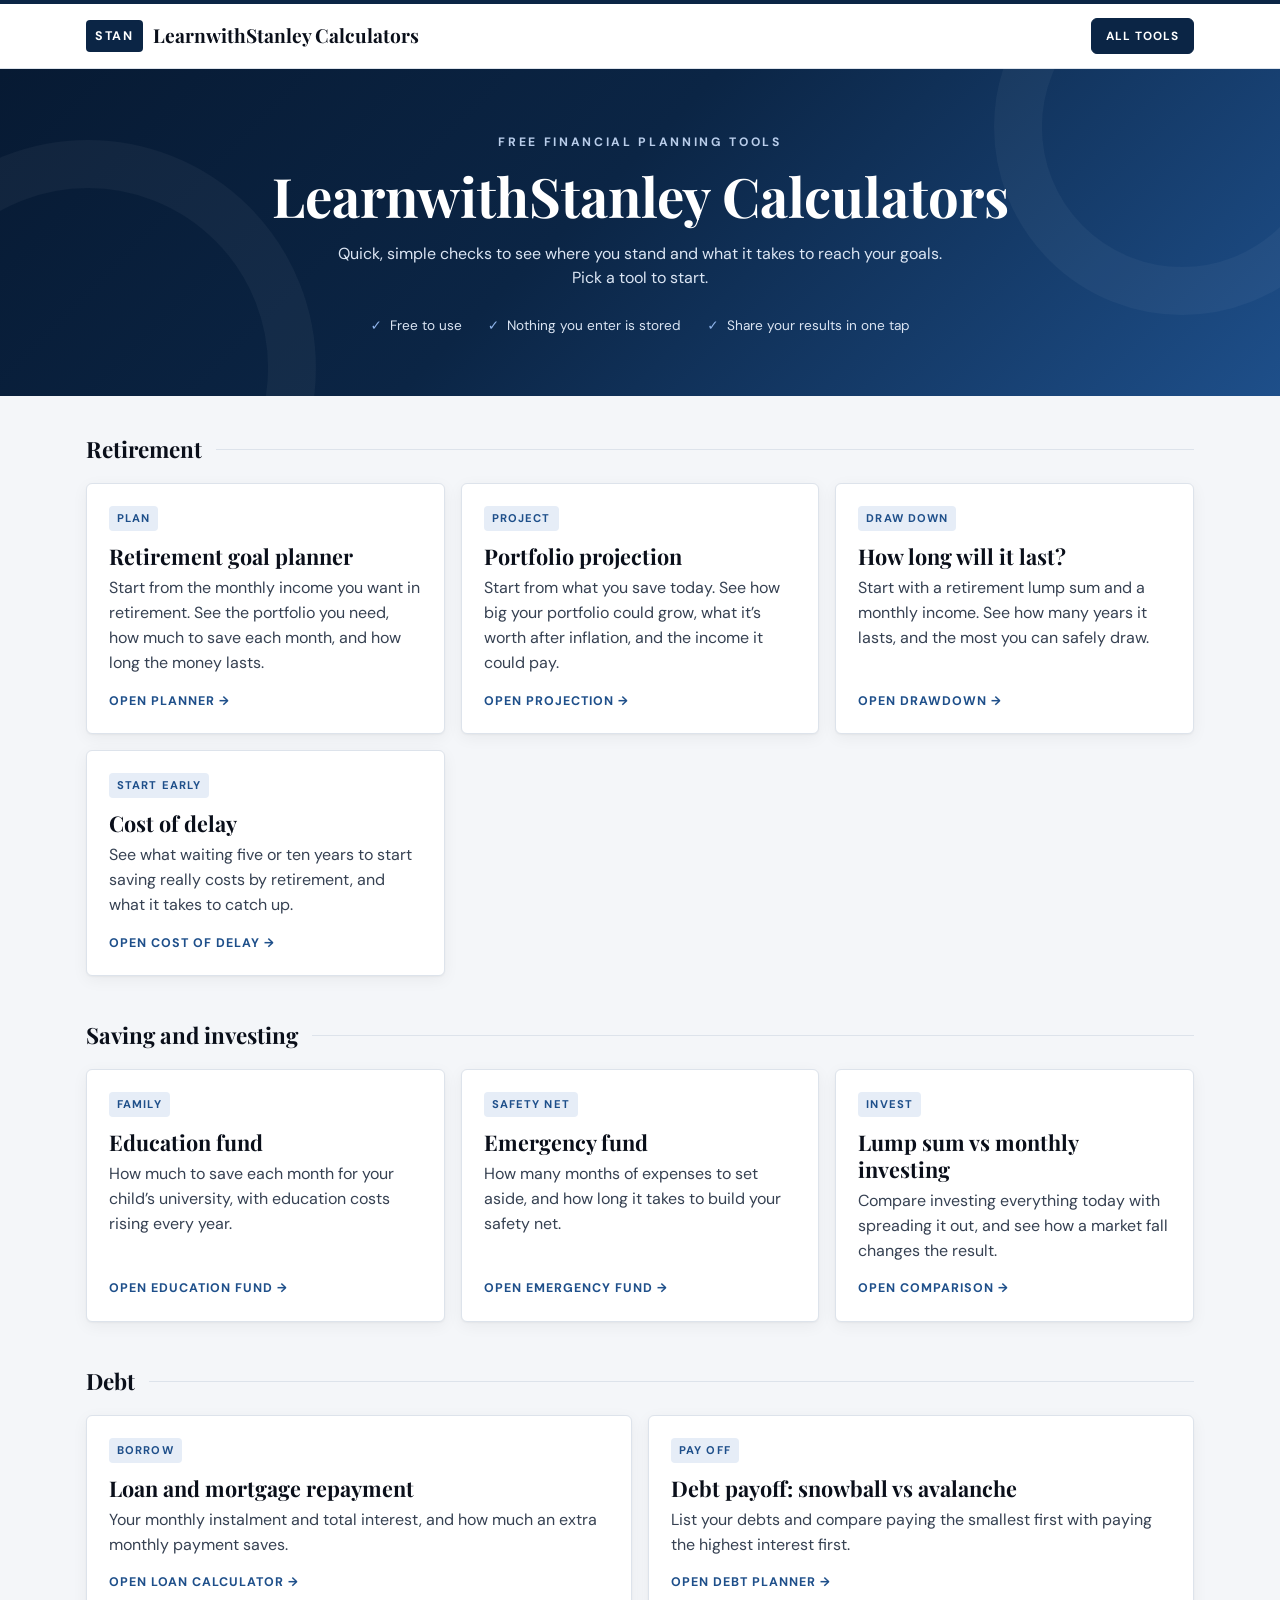
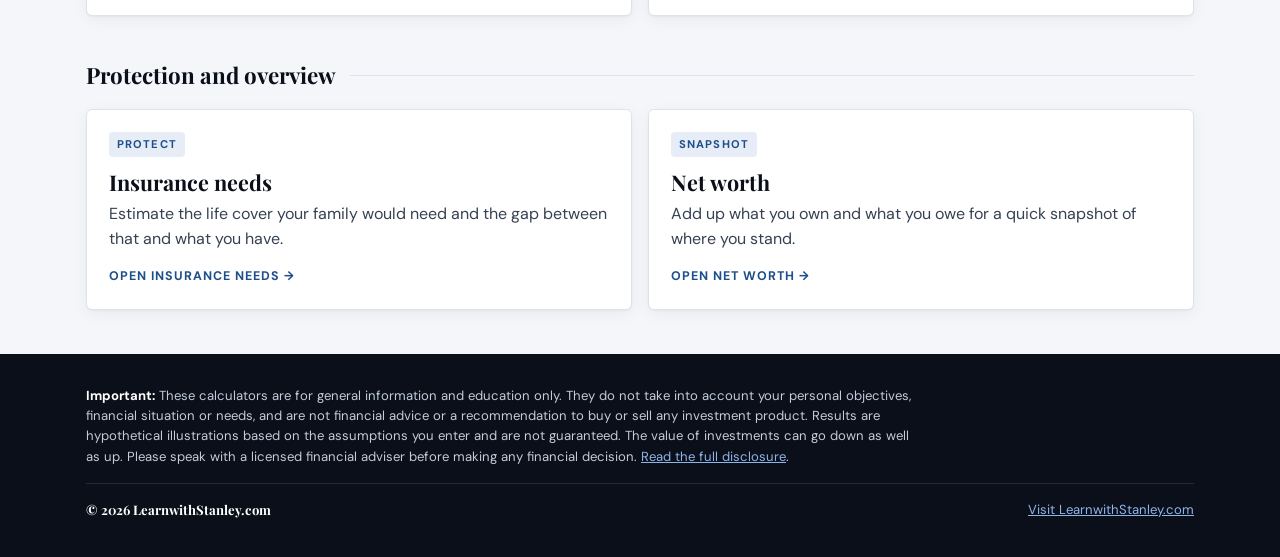
==== commit d6111ec4: "Use STAN as the logo mark Co-Authored-By: Claude Opus 5.5 (1M context) <noreply@anthropic.com>" ====
--- a/index.html
+++ b/index.html
@@ -15,7 +15,7 @@
   <meta property="og:image:width" content="1200">
   <meta property="og:image:height" content="630">
   <meta name="twitter:card" content="summary_large_image">
-  <link rel="icon" href="data:image/svg+xml,%3Csvg xmlns=%27http://www.w3.org/2000/svg%27 viewBox=%270 0 32 32%27%3E%3Crect width=%2732%27 height=%2732%27 fill=%27%230b2545%27/%3E%3Ctext x=%2716%27 y=%2721%27 font-family=%27Georgia,serif%27 font-size=%2714%27 font-weight=%27700%27 fill=%27white%27 text-anchor=%27middle%27%3ELS%3C/text%3E%3C/svg%3E">
+  <link rel="icon" href="data:image/svg+xml,%3Csvg xmlns=%27http://www.w3.org/2000/svg%27 viewBox=%270 0 32 32%27%3E%3Crect width=%2732%27 height=%2732%27 rx=%274%27 fill=%27%230b2545%27/%3E%3Ctext x=%2716%27 y=%2720%27 font-family=%27Arial,sans-serif%27 font-size=%2710%27 font-weight=%27700%27 fill=%27white%27 text-anchor=%27middle%27 textLength=%2726%27 lengthAdjust=%27spacingAndGlyphs%27%3ESTAN%3C/text%3E%3C/svg%3E">
   <link rel="preconnect" href="https://fonts.googleapis.com">
   <link rel="preconnect" href="https://fonts.gstatic.com" crossorigin>
   <link href="https://fonts.googleapis.com/css2?family=DM+Sans:opsz,wght@9..40,400;9..40,600;9..40,700&family=Playfair+Display:wght@600;700&display=swap" rel="stylesheet">
--- a/assets/css/style.css
+++ b/assets/css/style.css
@@ -89,8 +89,9 @@
 .site-header { background: var(--surface); border-top: 4px solid var(--navy-800); border-bottom: 1px solid var(--line); }
 .site-header .wrap { display: flex; align-items: center; justify-content: space-between; gap: 16px; min-height: 64px; flex-wrap: wrap; }
 .brand { display: inline-flex; align-items: center; gap: 10px; font-family: var(--serif); font-weight: 700; color: var(--ink); text-decoration: none; font-size: 1.2rem; line-height: 1.2; white-space: nowrap; }
-.brand::before { content: "LS"; display: inline-grid; place-items: center; width: 32px; height: 32px; background: var(--navy-800); color: #fff; font-family: var(--serif); font-size: 0.85rem; letter-spacing: 0.02em; border-radius: 4px; }
-@media (max-width: 420px) { .brand { font-size: 1.02rem; } .brand::before { width: 28px; height: 28px; font-size: 0.75rem; } }
+.brand::before { content: "STAN"; display: inline-grid; place-items: center; height: 32px; padding: 0 9px; background: var(--navy-800); color: #fff; font-family: var(--sans); font-weight: 700; font-size: 0.78rem; letter-spacing: 0.14em; border-radius: 4px; }
+@media (prefers-color-scheme: dark) { :root:not([data-theme="light"]) .brand::before { background: #fff; color: var(--navy-800); } }
+@media (max-width: 420px) { .brand { font-size: 1.02rem; } .brand::before { height: 28px; padding: 0 7px; font-size: 0.68rem; } }
 .nav { display: flex; gap: 4px; flex-wrap: wrap; }
 .nav a { color: var(--ink-2); text-decoration: none; font-weight: 700; padding: 8px 14px; border-radius: var(--radius); text-transform: uppercase; letter-spacing: 0.08em; font-size: 0.74rem; border: 1px solid var(--line); }
 .nav a:hover { border-color: var(--navy-700); color: var(--navy-700); }
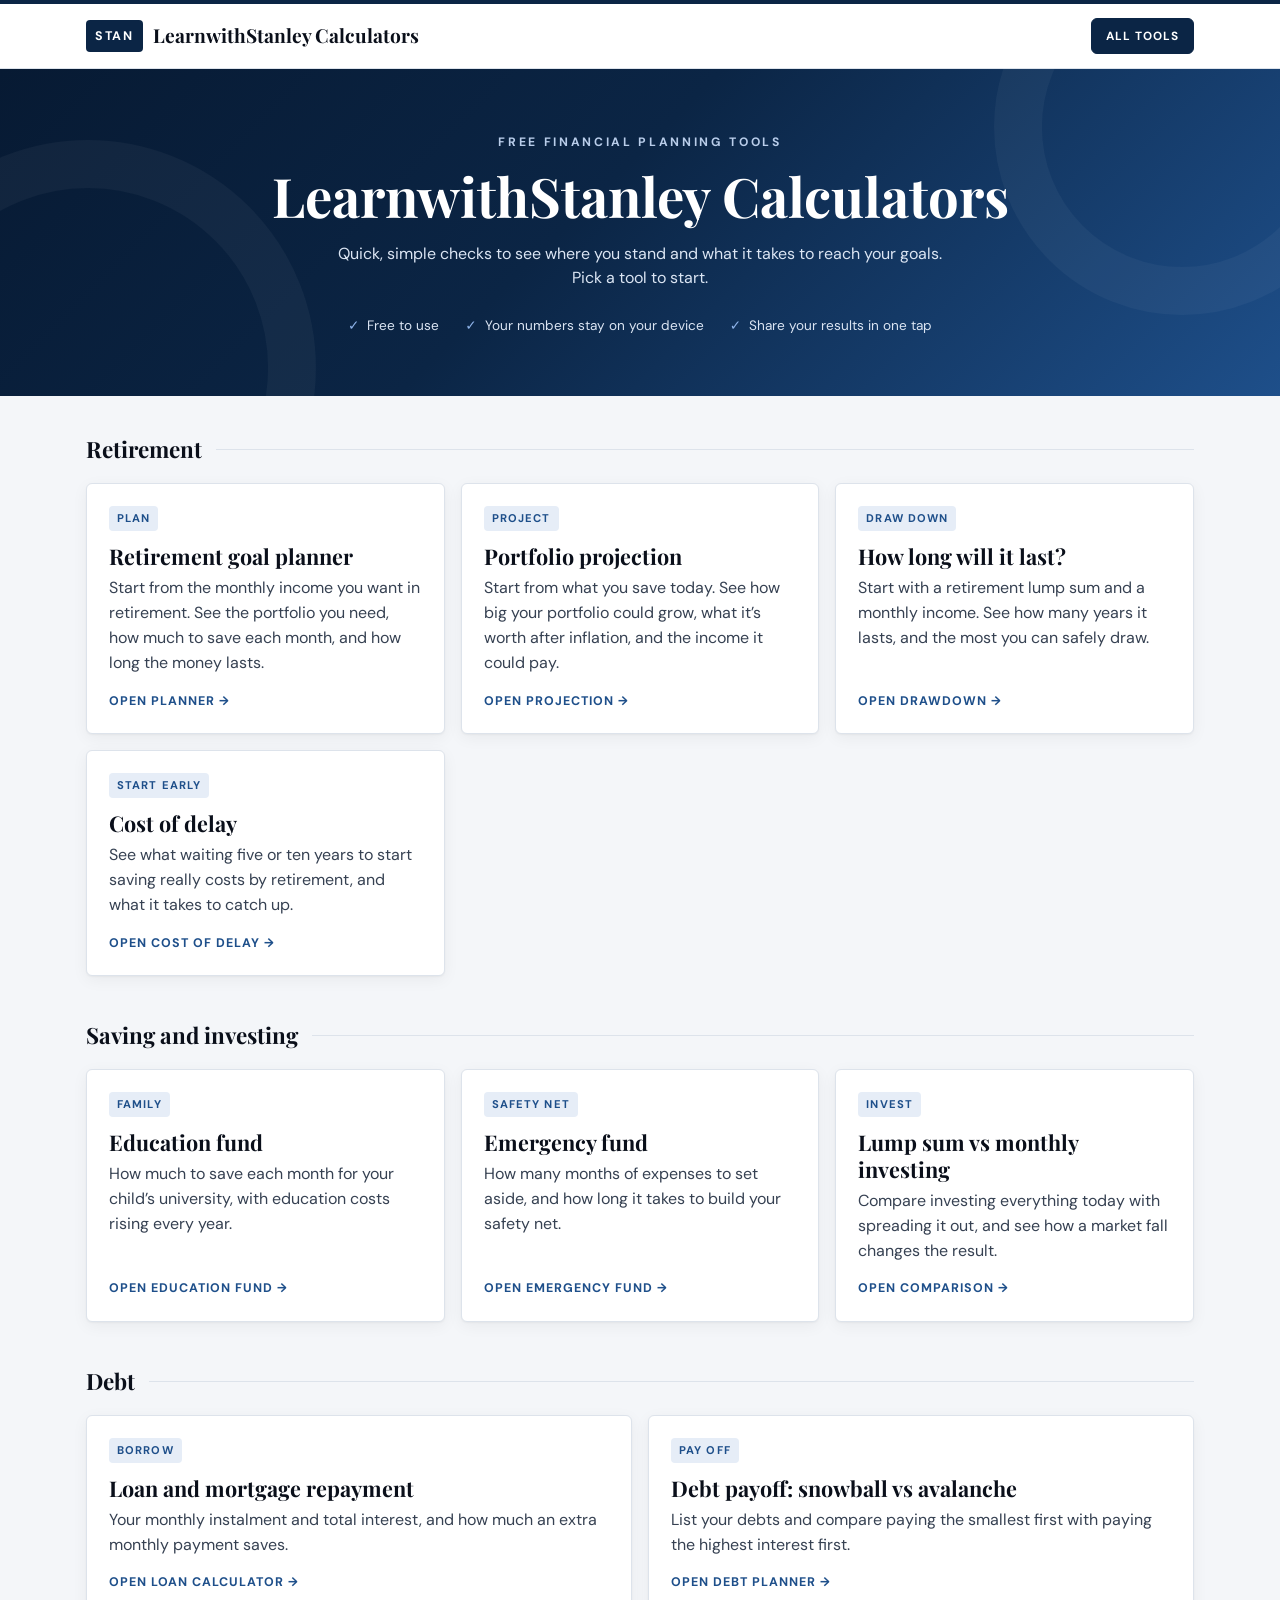
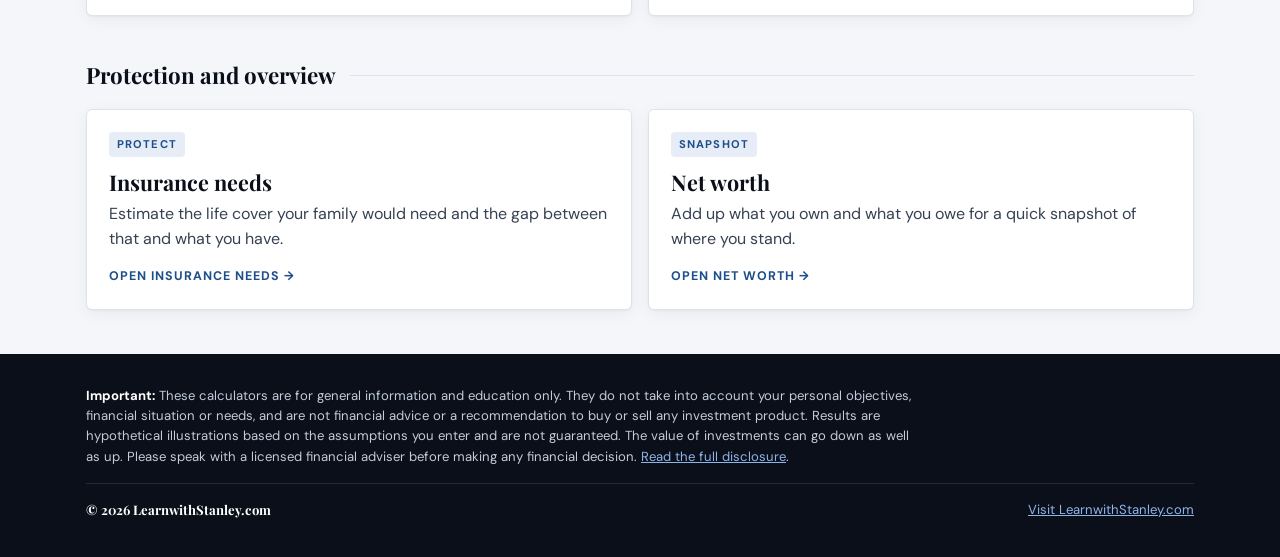
==== commit d82f9e25: "Add one-time email access gate that signs visitors up to a Sender group Co-Authored-By: Claude Opus " ====
--- a/index.html
+++ b/index.html
@@ -10,8 +10,8 @@
   <meta property="og:site_name" content="LearnwithStanley Calculators">
   <meta property="og:title" content="LearnwithStanley Calculators">
   <meta property="og:description" content="Free, quick calculators for retirement, saving, debt and protection planning.">
-  <meta property="og:url" content="https://stanleylps.github.io/recalculator/">
-  <meta property="og:image" content="https://stanleylps.github.io/recalculator/assets/img/og-image.png">
+  <meta property="og:url" content="https://learnwithstanley.com/recalculator/">
+  <meta property="og:image" content="https://learnwithstanley.com/recalculator/assets/img/og-image.png">
   <meta property="og:image:width" content="1200">
   <meta property="og:image:height" content="630">
   <meta name="twitter:card" content="summary_large_image">
@@ -38,7 +38,7 @@
       <p class="banner-kicker">Free financial planning tools</p>
       <h1>LearnwithStanley Calculators</h1>
       <p>Quick, simple checks to see where you stand and what it takes to reach your goals. Pick a tool to start.</p>
-      <div class="trust"><span>Free to use</span><span>Nothing you enter is stored</span><span>Share your results in one tap</span></div>
+      <div class="trust"><span>Free to use</span><span>Your numbers stay on your device</span><span>Share your results in one tap</span></div>
     </div>
   </section>
 
@@ -137,5 +137,6 @@
       </div>
     </div>
   </footer>
+  <script src="assets/js/gate.js"></script>
 </body>
 </html>
--- a/assets/css/style.css
+++ b/assets/css/style.css
@@ -289,3 +289,22 @@
   .inputs { position: static; }
   body { background: #fff; }
 }
+
+/* Email access gate */
+.gated main { filter: blur(6px); pointer-events: none; user-select: none; }
+body.gate-open { overflow: hidden; }
+.gate { position: fixed; inset: 0; z-index: 50; display: grid; place-items: center; padding: 16px; background: rgba(7, 12, 22, 0.55); backdrop-filter: blur(2px); }
+.gate-card { width: min(440px, 100%); background: var(--surface); color: var(--ink); border-radius: 10px; padding: 30px 28px 24px; box-shadow: 0 24px 64px rgba(7, 26, 51, 0.35); border-top: 5px solid var(--navy-800); text-align: center; }
+.gate-mark { display: inline-block; background: var(--navy-800); color: #fff; font-weight: 700; font-size: 0.78rem; letter-spacing: 0.14em; padding: 7px 10px; border-radius: 4px; }
+.gate-card h2 { font-family: var(--serif); font-size: 1.6rem; line-height: 1.2; margin: 16px 0 8px; }
+.gate-card > p { color: var(--ink-2); margin: 0 0 18px; }
+.gate-card input[type="email"] { width: 100%; font: inherit; font-size: 1rem; padding: 12px 14px; border: 1px solid var(--line); border-radius: var(--radius); background: var(--surface); color: var(--ink); outline: none; }
+.gate-card input[type="email"]:focus { border-color: var(--navy-600); box-shadow: 0 0 0 3px rgba(30, 79, 138, 0.15); }
+.gate-card .btn-primary { width: 100%; margin-top: 10px; padding: 12px 14px; font-size: 1rem; }
+.gate-card .btn-primary:disabled { opacity: 0.7; cursor: wait; }
+.gate-hp { position: absolute; left: -9999px; width: 1px; height: 1px; opacity: 0; }
+.gate-error { color: var(--bad); font-size: 0.88rem; font-weight: 600; min-height: 1.2em; margin: 8px 0 0; }
+.gate-fine { font-size: 0.75rem; color: var(--ink-3); margin: 6px 0 14px; text-align: left; }
+.gate-fine a { color: var(--link); }
+.gate-back { display: inline-block; border: 0; background: none; font: inherit; font-size: 0.88rem; font-weight: 600; color: var(--link); text-decoration: none; cursor: pointer; padding: 4px; }
+@media (prefers-color-scheme: dark) { :root:not([data-theme="light"]) .gate-mark { background: #fff; color: var(--navy-800); } }
